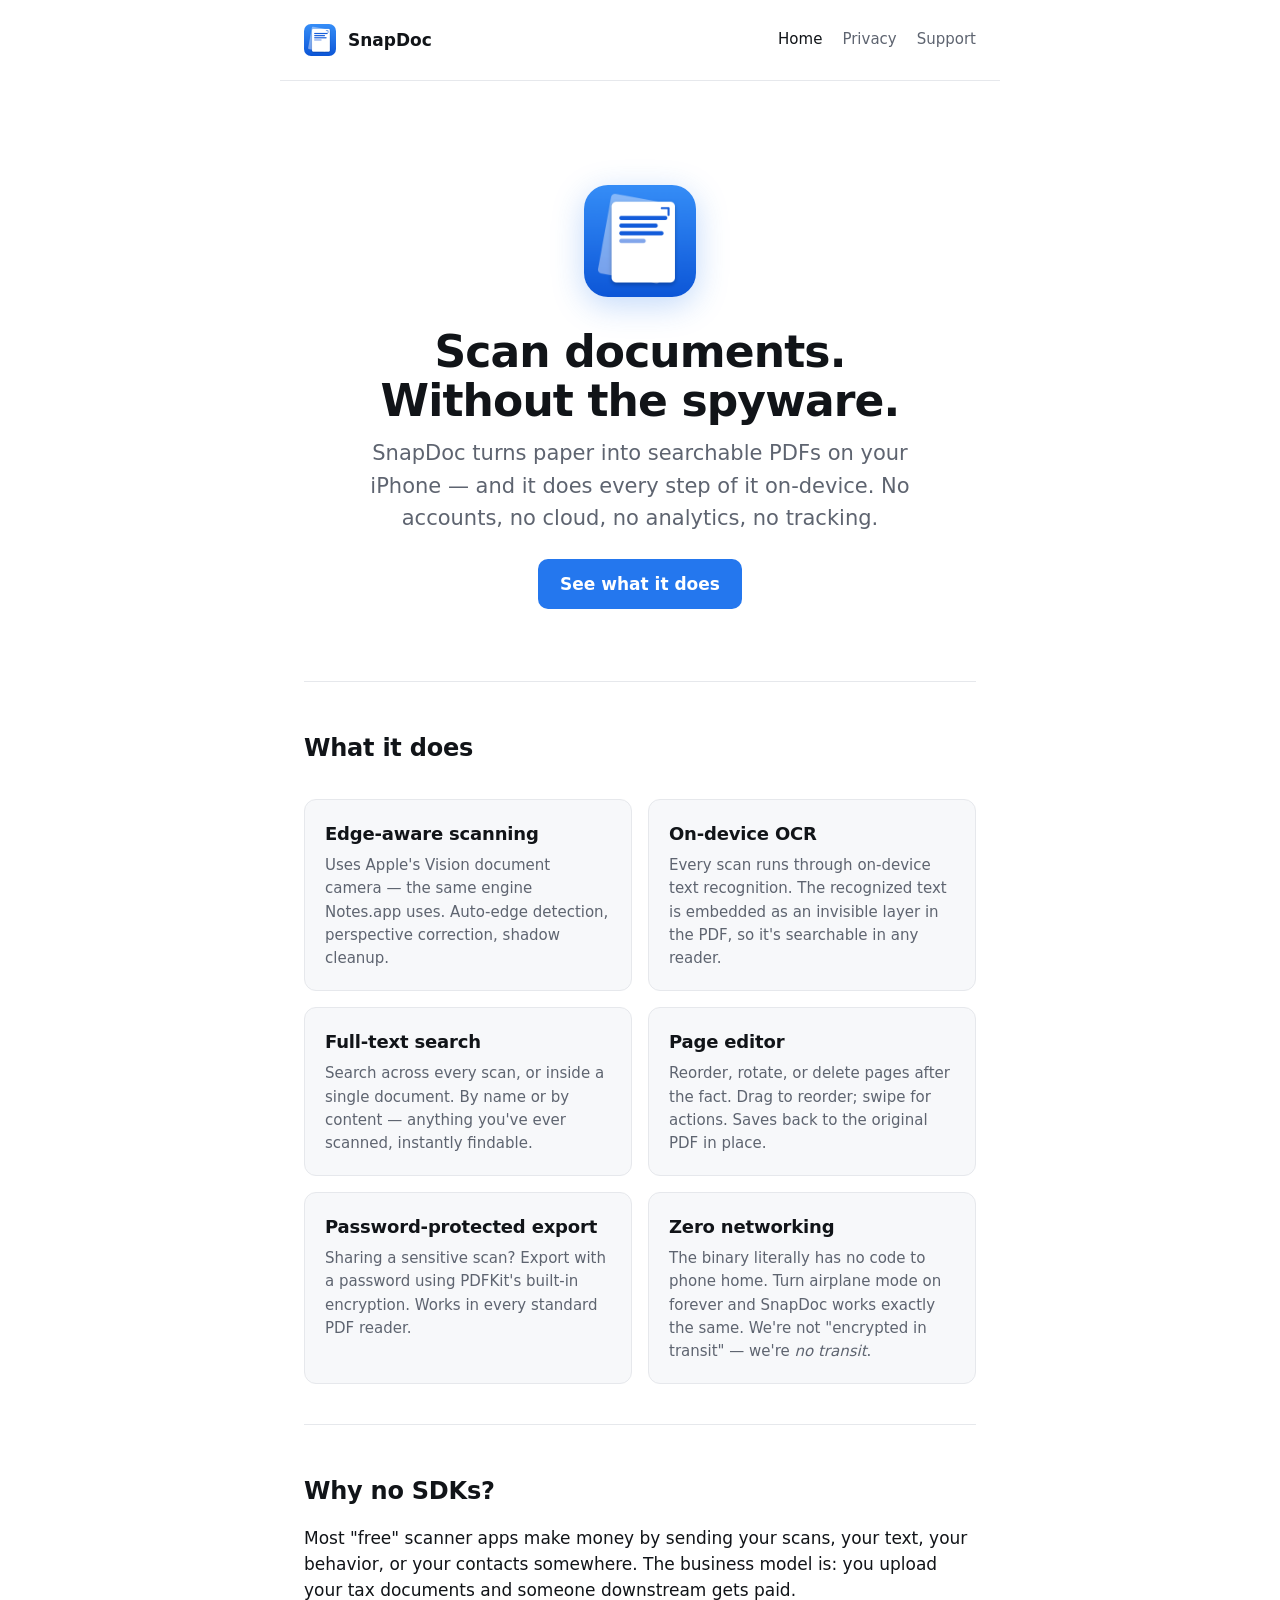
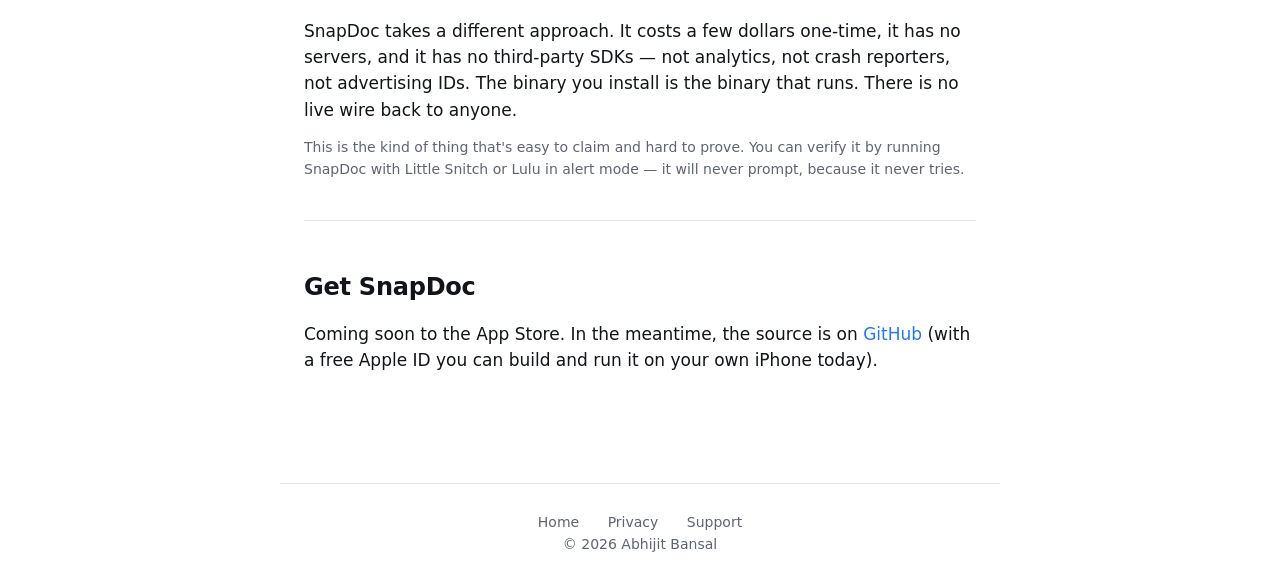
==== index.html @ c73415d2 "Add marketing site and legal pages for SnapDoc - Create a new public GitHub repository for the marke" ====
<!DOCTYPE html>
<html lang="en">
<head>
  <meta charset="utf-8">
  <meta name="viewport" content="width=device-width, initial-scale=1">
  <title>SnapDoc — Private offline document scanner for iPhone</title>
  <meta name="description" content="SnapDoc is a private, offline document scanner for iPhone and iPad. Scan to searchable PDFs without any data leaving your device.">
  <meta property="og:title" content="SnapDoc — Private offline document scanner">
  <meta property="og:description" content="Scan to searchable PDFs. Nothing leaves your phone. No accounts, no cloud, no tracking.">
  <meta property="og:image" content="assets/og-image.png">
  <meta name="twitter:card" content="summary_large_image">
  <link rel="icon" type="image/png" href="assets/favicon-32.png">
  <link rel="apple-touch-icon" href="assets/apple-touch-icon.png">
  <link rel="stylesheet" href="assets/style.css">
</head>
<body>
  <header class="site">
    <img src="assets/app-icon-64.png" alt="">
    <span class="name">SnapDoc</span>
    <nav>
      <a href="index.html" aria-current="page">Home</a>
      <a href="privacy.html">Privacy</a>
      <a href="support.html">Support</a>
    </nav>
  </header>

  <main>
    <section class="hero">
      <img class="icon" src="assets/app-icon-512.png" alt="SnapDoc app icon">
      <h1>Scan documents. <br>Without the spyware.</h1>
      <p class="tagline">
        SnapDoc turns paper into searchable PDFs on your iPhone — and it does
        every step of it on-device. No accounts, no cloud, no analytics, no
        tracking.
      </p>
      <a class="cta" href="#features">See what it does</a>
    </section>

    <hr>

    <section id="features">
      <h2>What it does</h2>
      <div class="features">
        <div class="feature">
          <h3>Edge-aware scanning</h3>
          <p>Uses Apple's Vision document camera — the same engine Notes.app uses. Auto-edge detection, perspective correction, shadow cleanup.</p>
        </div>
        <div class="feature">
          <h3>On-device OCR</h3>
          <p>Every scan runs through on-device text recognition. The recognized text is embedded as an invisible layer in the PDF, so it's searchable in any reader.</p>
        </div>
        <div class="feature">
          <h3>Full-text search</h3>
          <p>Search across every scan, or inside a single document. By name or by content — anything you've ever scanned, instantly findable.</p>
        </div>
        <div class="feature">
          <h3>Page editor</h3>
          <p>Reorder, rotate, or delete pages after the fact. Drag to reorder; swipe for actions. Saves back to the original PDF in place.</p>
        </div>
        <div class="feature">
          <h3>Password-protected export</h3>
          <p>Sharing a sensitive scan? Export with a password using PDFKit's built-in encryption. Works in every standard PDF reader.</p>
        </div>
        <div class="feature">
          <h3>Zero networking</h3>
          <p>The binary literally has no code to phone home. Turn airplane mode on forever and SnapDoc works exactly the same. We're not "encrypted in transit" — we're <em>no transit</em>.</p>
        </div>
      </div>
    </section>

    <hr>

    <section>
      <h2>Why no SDKs?</h2>
      <p>
        Most "free" scanner apps make money by sending your scans, your text,
        your behavior, or your contacts somewhere. The business model is:
        you upload your tax documents and someone downstream gets paid.
      </p>
      <p>
        SnapDoc takes a different approach. It costs a few dollars one-time,
        it has no servers, and it has no third-party SDKs — not analytics,
        not crash reporters, not advertising IDs. The binary you install is
        the binary that runs. There is no live wire back to anyone.
      </p>
      <p class="muted small">
        This is the kind of thing that's easy to claim and hard to prove.
        You can verify it by running SnapDoc with Little Snitch or Lulu
        in alert mode — it will never prompt, because it never tries.
      </p>
    </section>

    <hr>

    <section>
      <h2>Get SnapDoc</h2>
      <p>
        Coming soon to the App Store. In the meantime, the source is on
        <a href="https://github.com/abhijitbansal/doc-scan">GitHub</a>
        (with a free Apple ID you can build and run it on your own iPhone
        today).
      </p>
    </section>
  </main>

  <footer class="site">
    <a href="index.html">Home</a>
    <a href="privacy.html">Privacy</a>
    <a href="support.html">Support</a>
    <br>
    <span class="small">© 2026 Abhijit Bansal</span>
  </footer>
</body>
</html>
---- assets/style.css ----
:root {
  --bg: #ffffff;
  --fg: #111418;
  --muted: #5e6470;
  --line: #e6e8ec;
  --accent: #2477ee;
  --accent-dark: #1556b8;
  --card: #f7f8fa;
  --max: 720px;
}

@media (prefers-color-scheme: dark) {
  :root {
    --bg: #0e1116;
    --fg: #e8eaee;
    --muted: #9ba1ac;
    --line: #232830;
    --accent: #5ea1ff;
    --accent-dark: #2477ee;
    --card: #161b22;
  }
}

* { box-sizing: border-box; }

html, body {
  margin: 0;
  padding: 0;
  background: var(--bg);
  color: var(--fg);
  font-family: -apple-system, BlinkMacSystemFont, "Helvetica Neue", "Segoe UI", system-ui, sans-serif;
  font-size: 17px;
  line-height: 1.55;
  -webkit-font-smoothing: antialiased;
  -moz-osx-font-smoothing: grayscale;
}

a {
  color: var(--accent);
  text-decoration: none;
  border-bottom: 1px solid transparent;
}
a:hover { border-bottom-color: var(--accent); }

main {
  max-width: var(--max);
  margin: 0 auto;
  padding: 56px 24px 96px;
}

header.site {
  display: flex;
  align-items: center;
  gap: 12px;
  padding: 24px;
  border-bottom: 1px solid var(--line);
  max-width: var(--max);
  margin: 0 auto;
}
header.site img { width: 32px; height: 32px; border-radius: 7px; }
header.site .name { font-weight: 600; font-size: 17px; }
header.site nav { margin-left: auto; display: flex; gap: 20px; font-size: 15px; }
header.site nav a { color: var(--muted); border: none; }
header.site nav a:hover { color: var(--fg); }
header.site nav a[aria-current="page"] { color: var(--fg); font-weight: 500; }

.hero {
  text-align: center;
  padding: 48px 0 32px;
}
.hero img.icon {
  width: 112px;
  height: 112px;
  border-radius: 24px;
  box-shadow: 0 8px 32px rgba(36, 119, 238, 0.28);
  margin-bottom: 24px;
}
.hero h1 {
  font-size: 44px;
  line-height: 1.1;
  margin: 0 0 12px;
  letter-spacing: -0.02em;
}
.hero .tagline {
  font-size: 21px;
  color: var(--muted);
  margin: 0 auto;
  max-width: 540px;
}

h1, h2, h3 { letter-spacing: -0.01em; }
h2 {
  font-size: 24px;
  margin-top: 48px;
  margin-bottom: 12px;
}
h3 {
  font-size: 18px;
  margin-top: 28px;
  margin-bottom: 6px;
}

p { margin: 14px 0; }

.lead {
  font-size: 19px;
  color: var(--muted);
}

ul, ol { padding-left: 22px; }
li { margin: 6px 0; }

hr {
  border: none;
  border-top: 1px solid var(--line);
  margin: 40px 0;
}

.features {
  display: grid;
  grid-template-columns: 1fr 1fr;
  gap: 16px;
  margin: 32px 0 0;
}
.feature {
  background: var(--card);
  border: 1px solid var(--line);
  border-radius: 12px;
  padding: 20px;
}
.feature h3 { margin-top: 0; }
.feature p { color: var(--muted); margin: 6px 0 0; font-size: 15px; }

@media (max-width: 600px) {
  .features { grid-template-columns: 1fr; }
  .hero h1 { font-size: 34px; }
  .hero .tagline { font-size: 18px; }
}

.cta {
  display: inline-block;
  background: var(--accent);
  color: white;
  padding: 12px 22px;
  border-radius: 10px;
  font-weight: 600;
  margin-top: 24px;
  border: none;
}
.cta:hover { background: var(--accent-dark); border: none; }

.muted { color: var(--muted); }
.small { font-size: 14px; }

footer.site {
  border-top: 1px solid var(--line);
  padding: 28px 24px;
  text-align: center;
  color: var(--muted);
  font-size: 14px;
  max-width: var(--max);
  margin: 0 auto;
}
footer.site a { color: var(--muted); border: none; margin: 0 12px; }
footer.site a:hover { color: var(--fg); }

.callout {
  background: var(--card);
  border-left: 3px solid var(--accent);
  border-radius: 0 8px 8px 0;
  padding: 14px 18px;
  margin: 24px 0;
  font-size: 15px;
}

code, kbd {
  background: var(--card);
  border: 1px solid var(--line);
  border-radius: 5px;
  padding: 1px 6px;
  font-family: ui-monospace, "SF Mono", Menlo, monospace;
  font-size: 0.92em;
}

table { border-collapse: collapse; width: 100%; margin: 16px 0; }
th, td { text-align: left; padding: 10px 12px; border-bottom: 1px solid var(--line); }
th { font-weight: 600; color: var(--muted); font-size: 14px; }
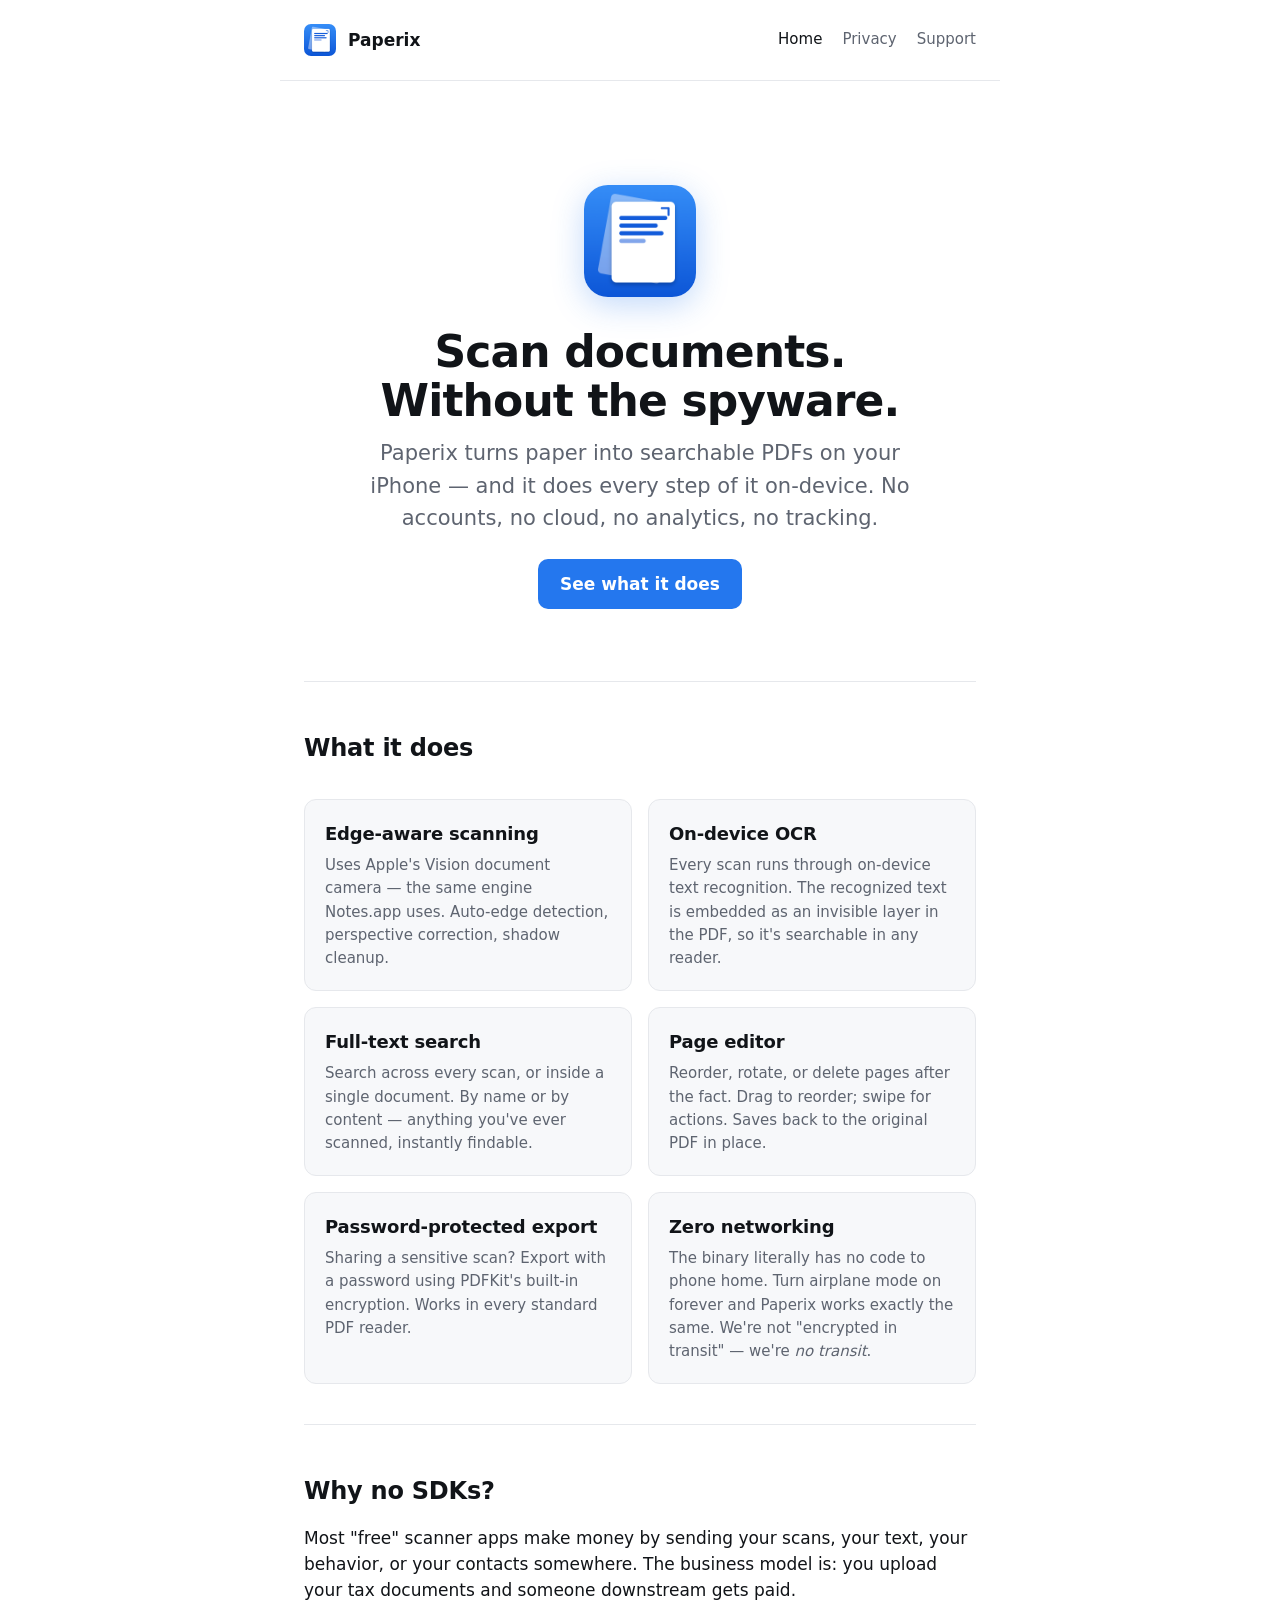
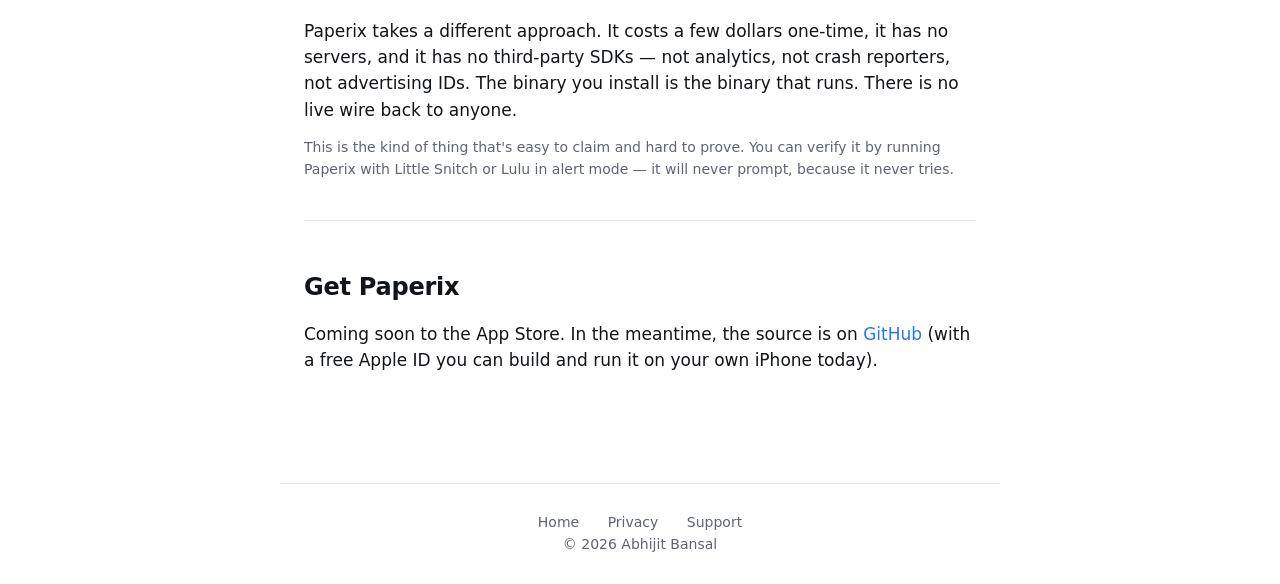
==== commit 04bc861f: "chore: rename SnapDoc to Paperix Renames the app, target, bundle ID prefix (com.paperix), URL scheme" ====
--- a/index.html
+++ b/index.html
@@ -3,9 +3,9 @@
 <head>
   <meta charset="utf-8">
   <meta name="viewport" content="width=device-width, initial-scale=1">
-  <title>SnapDoc — Private offline document scanner for iPhone</title>
-  <meta name="description" content="SnapDoc is a private, offline document scanner for iPhone and iPad. Scan to searchable PDFs without any data leaving your device.">
-  <meta property="og:title" content="SnapDoc — Private offline document scanner">
+  <title>Paperix — Private offline document scanner for iPhone</title>
+  <meta name="description" content="Paperix is a private, offline document scanner for iPhone and iPad. Scan to searchable PDFs without any data leaving your device.">
+  <meta property="og:title" content="Paperix — Private offline document scanner">
   <meta property="og:description" content="Scan to searchable PDFs. Nothing leaves your phone. No accounts, no cloud, no tracking.">
   <meta property="og:image" content="assets/og-image.png">
   <meta name="twitter:card" content="summary_large_image">
@@ -16,7 +16,7 @@
 <body>
   <header class="site">
     <img src="assets/app-icon-64.png" alt="">
-    <span class="name">SnapDoc</span>
+    <span class="name">Paperix</span>
     <nav>
       <a href="index.html" aria-current="page">Home</a>
       <a href="privacy.html">Privacy</a>
@@ -26,10 +26,10 @@
 
   <main>
     <section class="hero">
-      <img class="icon" src="assets/app-icon-512.png" alt="SnapDoc app icon">
+      <img class="icon" src="assets/app-icon-512.png" alt="Paperix app icon">
       <h1>Scan documents. <br>Without the spyware.</h1>
       <p class="tagline">
-        SnapDoc turns paper into searchable PDFs on your iPhone — and it does
+        Paperix turns paper into searchable PDFs on your iPhone — and it does
         every step of it on-device. No accounts, no cloud, no analytics, no
         tracking.
       </p>
@@ -63,7 +63,7 @@
         </div>
         <div class="feature">
           <h3>Zero networking</h3>
-          <p>The binary literally has no code to phone home. Turn airplane mode on forever and SnapDoc works exactly the same. We're not "encrypted in transit" — we're <em>no transit</em>.</p>
+          <p>The binary literally has no code to phone home. Turn airplane mode on forever and Paperix works exactly the same. We're not "encrypted in transit" — we're <em>no transit</em>.</p>
         </div>
       </div>
     </section>
@@ -78,14 +78,14 @@
         you upload your tax documents and someone downstream gets paid.
       </p>
       <p>
-        SnapDoc takes a different approach. It costs a few dollars one-time,
+        Paperix takes a different approach. It costs a few dollars one-time,
         it has no servers, and it has no third-party SDKs — not analytics,
         not crash reporters, not advertising IDs. The binary you install is
         the binary that runs. There is no live wire back to anyone.
       </p>
       <p class="muted small">
         This is the kind of thing that's easy to claim and hard to prove.
-        You can verify it by running SnapDoc with Little Snitch or Lulu
+        You can verify it by running Paperix with Little Snitch or Lulu
         in alert mode — it will never prompt, because it never tries.
       </p>
     </section>
@@ -93,7 +93,7 @@
     <hr>
 
     <section>
-      <h2>Get SnapDoc</h2>
+      <h2>Get Paperix</h2>
       <p>
         Coming soon to the App Store. In the meantime, the source is on
         <a href="https://github.com/abhijitbansal/doc-scan">GitHub</a>
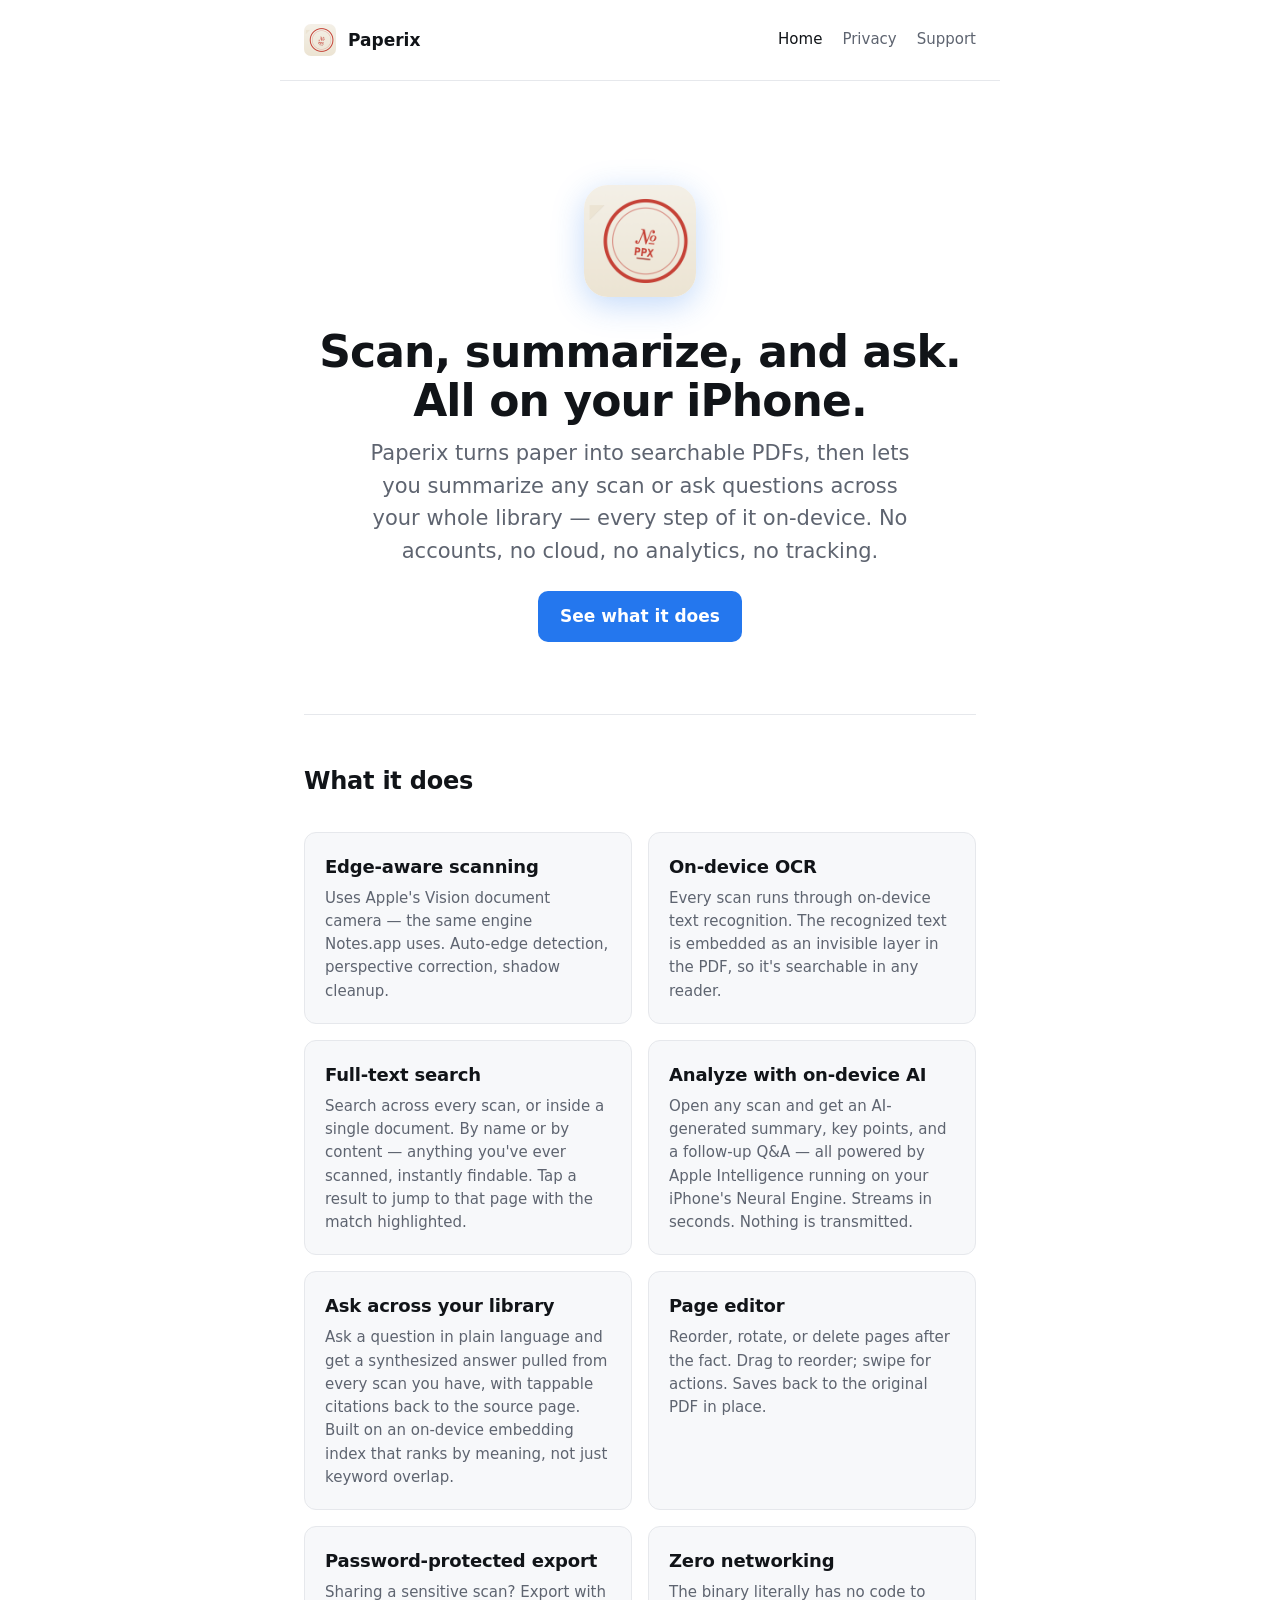
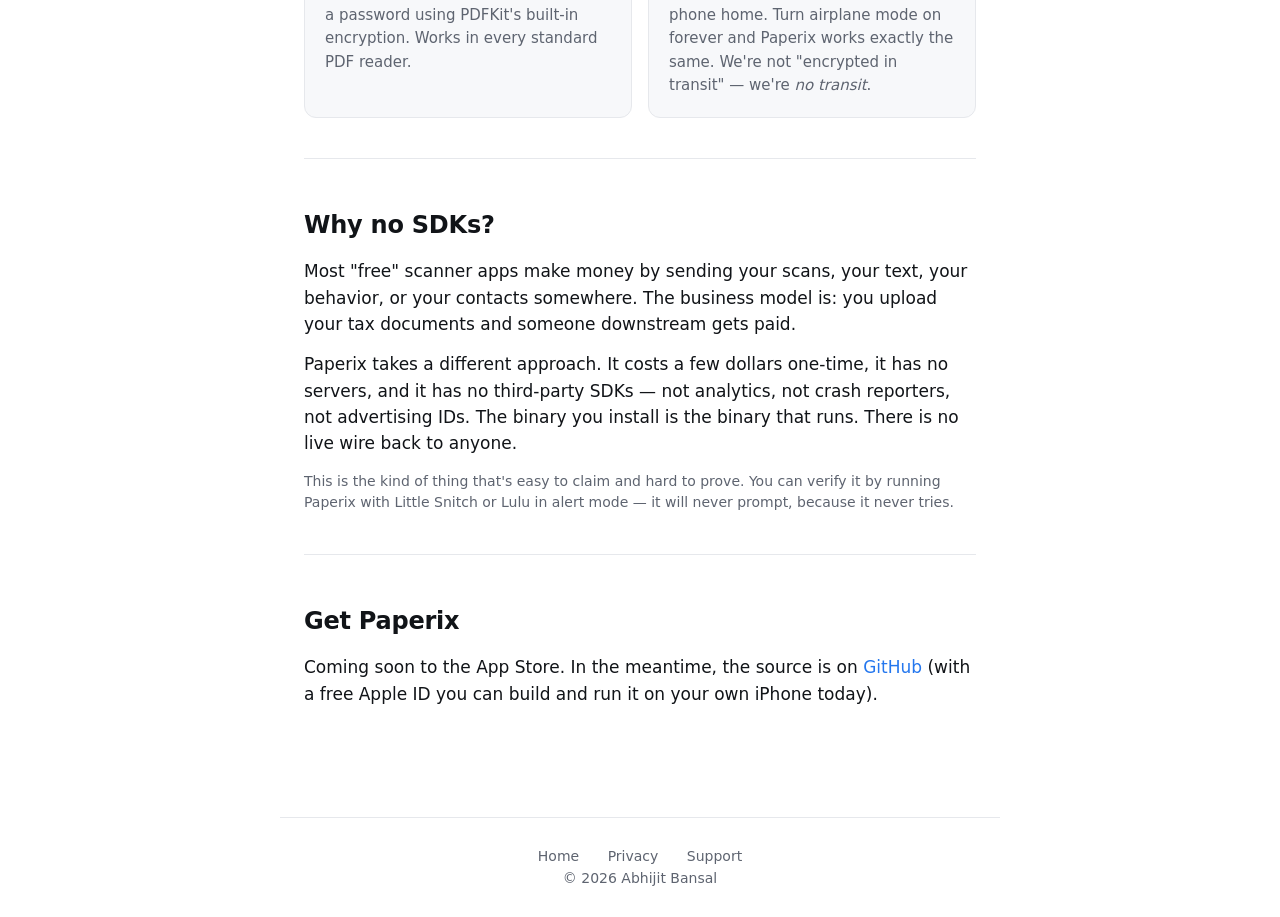
==== commit 14791c38: "docs(abh-9): surface on-device AI in features, marketing copy, and site FEATURES.md + Paperix/Featur" ====
--- a/index.html
+++ b/index.html
@@ -4,9 +4,9 @@
   <meta charset="utf-8">
   <meta name="viewport" content="width=device-width, initial-scale=1">
   <title>Paperix — Private offline document scanner for iPhone</title>
-  <meta name="description" content="Paperix is a private, offline document scanner for iPhone and iPad. Scan to searchable PDFs without any data leaving your device.">
-  <meta property="og:title" content="Paperix — Private offline document scanner">
-  <meta property="og:description" content="Scan to searchable PDFs. Nothing leaves your phone. No accounts, no cloud, no tracking.">
+  <meta name="description" content="Paperix is a private, on-device document scanner for iPhone. Scan to searchable PDFs and ask AI questions about them — all on your device. No cloud, no accounts, no tracking.">
+  <meta property="og:title" content="Paperix — Private AI document scanner">
+  <meta property="og:description" content="Scan to searchable PDFs and ask AI questions about them — all on your iPhone. Nothing leaves your device.">
   <meta property="og:image" content="assets/og-image.png">
   <meta name="twitter:card" content="summary_large_image">
   <link rel="icon" type="image/png" href="assets/favicon-32.png">
@@ -27,11 +27,11 @@
   <main>
     <section class="hero">
       <img class="icon" src="assets/app-icon-512.png" alt="Paperix app icon">
-      <h1>Scan documents. <br>Without the spyware.</h1>
+      <h1>Scan, summarize, and ask. <br>All on your iPhone.</h1>
       <p class="tagline">
-        Paperix turns paper into searchable PDFs on your iPhone — and it does
-        every step of it on-device. No accounts, no cloud, no analytics, no
-        tracking.
+        Paperix turns paper into searchable PDFs, then lets you summarize
+        any scan or ask questions across your whole library — every step of
+        it on-device. No accounts, no cloud, no analytics, no tracking.
       </p>
       <a class="cta" href="#features">See what it does</a>
     </section>
@@ -51,7 +51,15 @@
         </div>
         <div class="feature">
           <h3>Full-text search</h3>
-          <p>Search across every scan, or inside a single document. By name or by content — anything you've ever scanned, instantly findable.</p>
+          <p>Search across every scan, or inside a single document. By name or by content — anything you've ever scanned, instantly findable. Tap a result to jump to that page with the match highlighted.</p>
+        </div>
+        <div class="feature">
+          <h3>Analyze with on-device AI</h3>
+          <p>Open any scan and get an AI-generated summary, key points, and a follow-up Q&amp;A — all powered by Apple Intelligence running on your iPhone's Neural Engine. Streams in seconds. Nothing is transmitted.</p>
+        </div>
+        <div class="feature">
+          <h3>Ask across your library</h3>
+          <p>Ask a question in plain language and get a synthesized answer pulled from every scan you have, with tappable citations back to the source page. Built on an on-device embedding index that ranks by meaning, not just keyword overlap.</p>
         </div>
         <div class="feature">
           <h3>Page editor</h3>
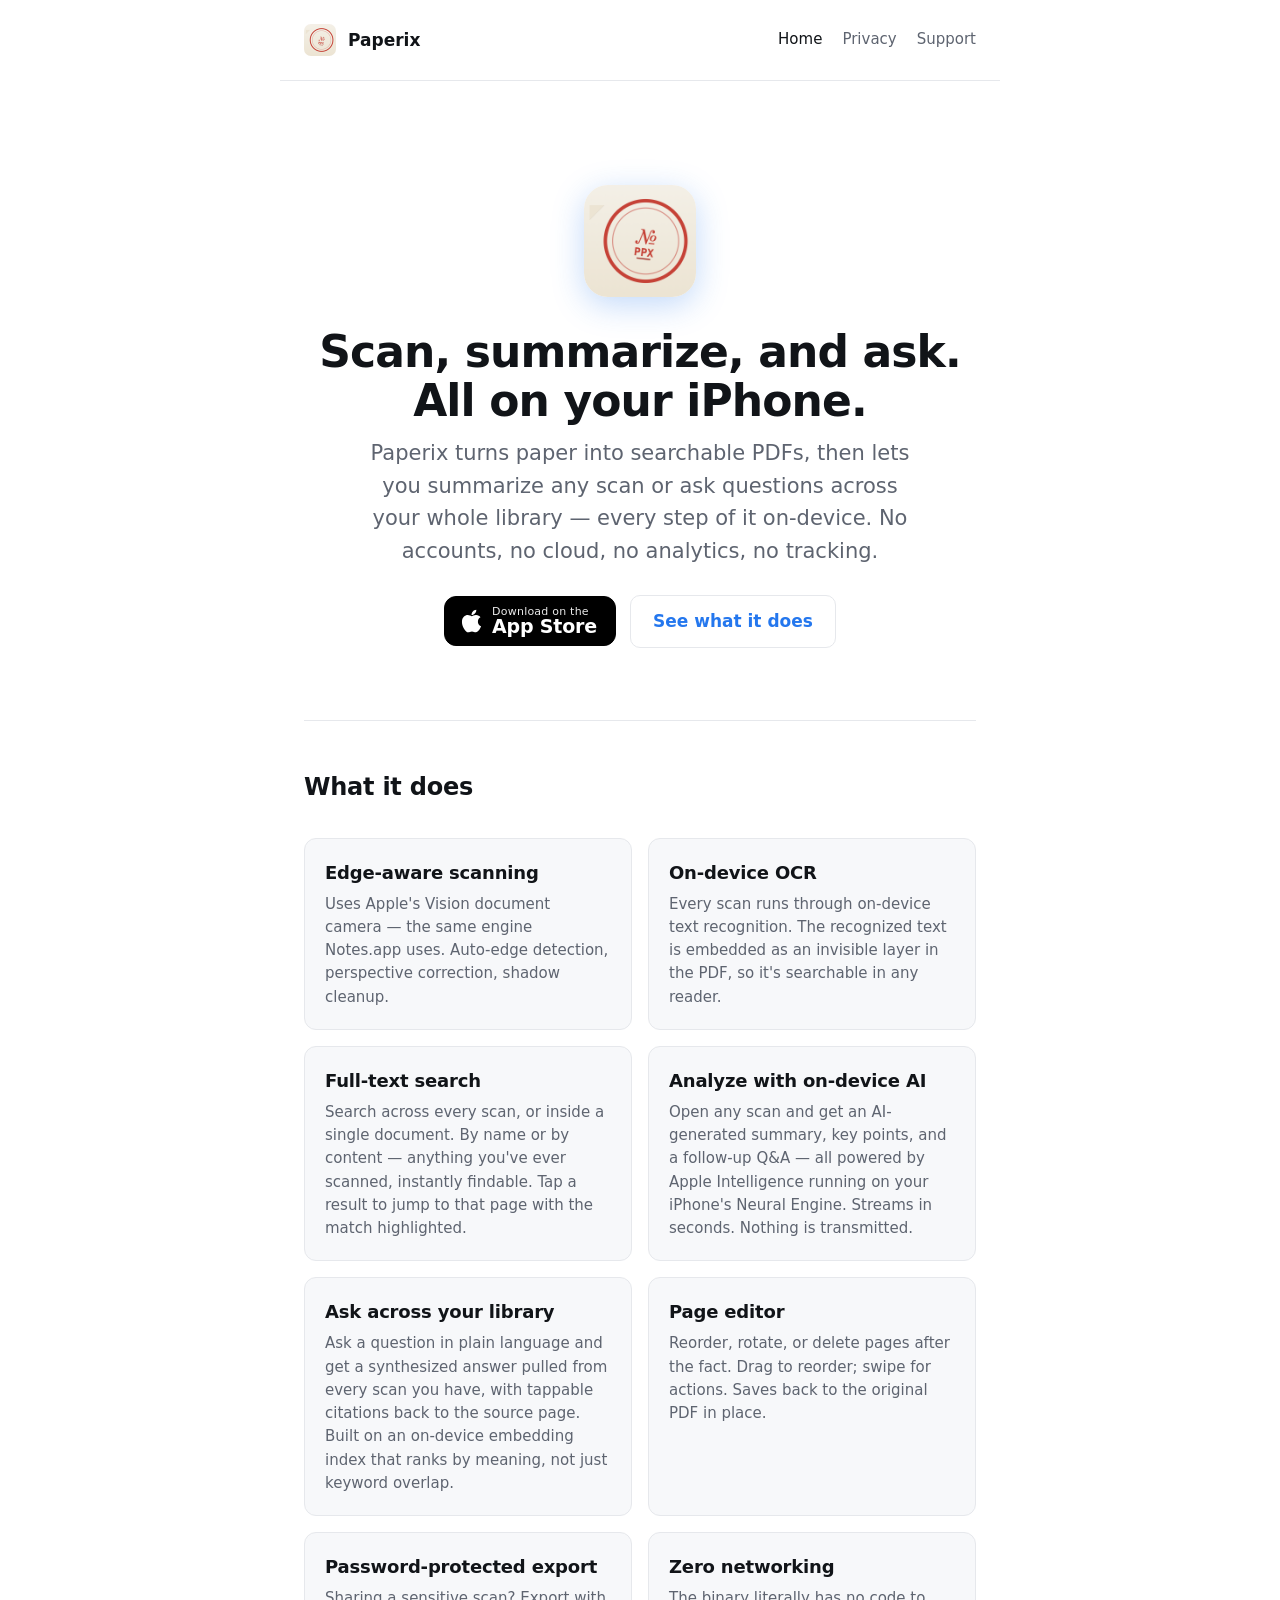
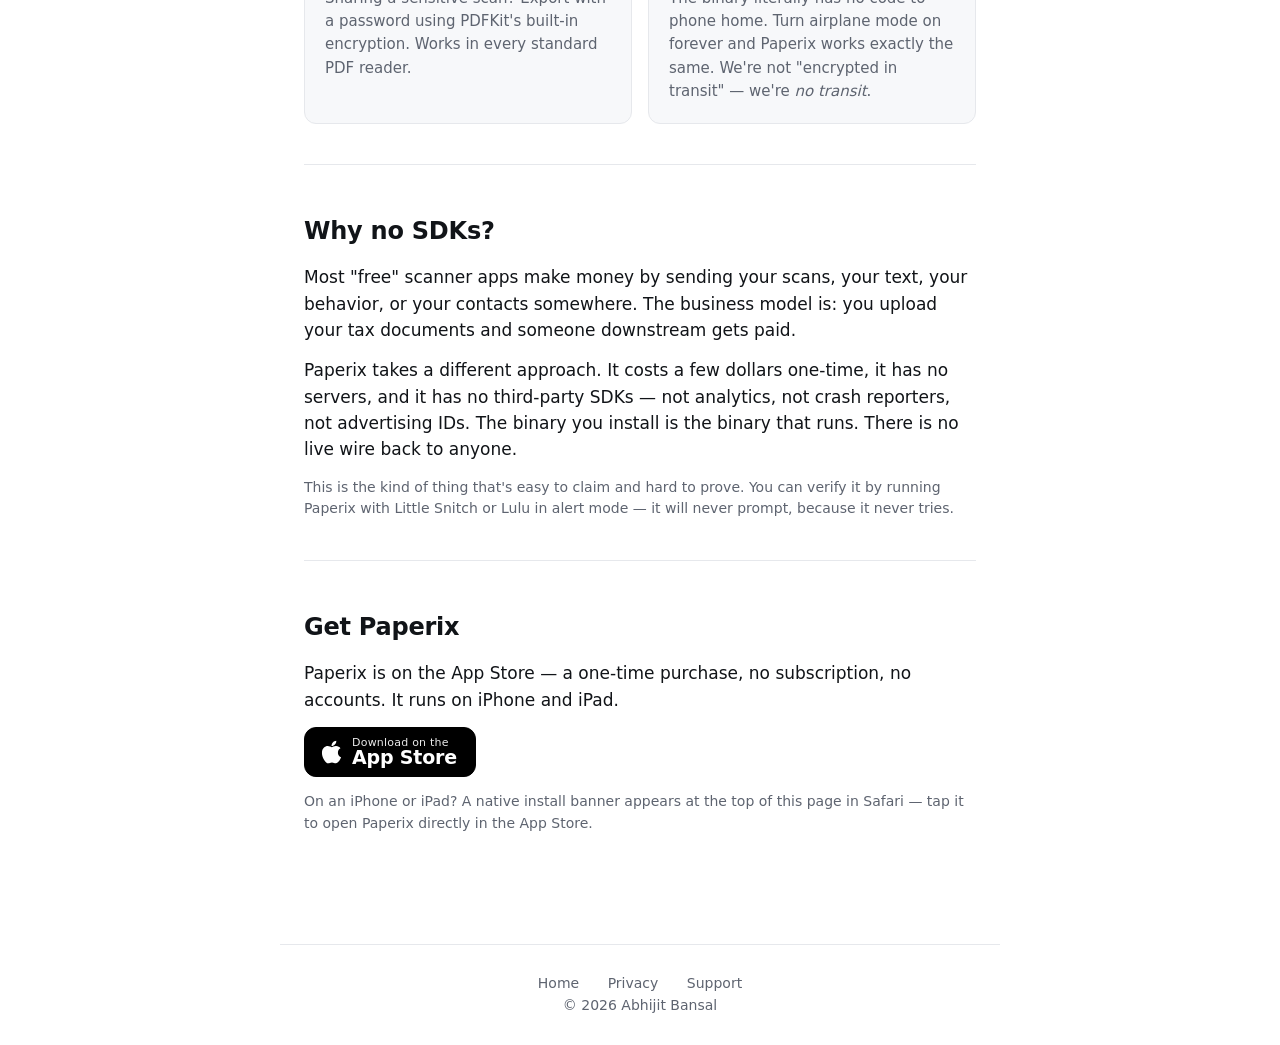
==== commit 16852fdf: "fix(site): Teams titled-link unfurl + App Store install banner The Teams link preview showed a bare " ====
--- a/index.html
+++ b/index.html
@@ -5,10 +5,30 @@
   <meta name="viewport" content="width=device-width, initial-scale=1">
   <title>Paperix — Private offline document scanner for iPhone</title>
   <meta name="description" content="Paperix is a private, on-device document scanner for iPhone. Scan to searchable PDFs and ask AI questions about them — all on your device. No cloud, no accounts, no tracking.">
+  <meta name="theme-color" content="#2477ee">
+
+  <!-- iOS Smart App Banner: native "install" banner shown only in Safari on iPhone/iPad. -->
+  <meta name="apple-itunes-app" content="app-id=6770402925">
+
+  <link rel="canonical" href="https://abhijitbansal.github.io/paperix-site/">
+
+  <!-- Open Graph / link unfurl. ABSOLUTE URLs are mandatory: Teams/Slack/iMessage crawlers
+       cannot resolve relative og:image paths, and the large-image card is what makes Teams
+       upgrade a bare URL to a titled link. og:image dimensions must match the real file. -->
+  <meta property="og:type" content="website">
+  <meta property="og:site_name" content="Paperix">
   <meta property="og:title" content="Paperix — Private AI document scanner">
   <meta property="og:description" content="Scan to searchable PDFs and ask AI questions about them — all on your iPhone. Nothing leaves your device.">
-  <meta property="og:image" content="assets/og-image.png">
+  <meta property="og:url" content="https://abhijitbansal.github.io/paperix-site/">
+  <meta property="og:image" content="https://abhijitbansal.github.io/paperix-site/assets/og-image.png">
+  <meta property="og:image:width" content="1200">
+  <meta property="og:image:height" content="630">
+  <meta property="og:image:alt" content="Paperix — private, on-device document scanner for iPhone and iPad.">
   <meta name="twitter:card" content="summary_large_image">
+  <meta name="twitter:title" content="Paperix — Private AI document scanner">
+  <meta name="twitter:description" content="Scan to searchable PDFs and ask AI questions about them — all on your iPhone. Nothing leaves your device.">
+  <meta name="twitter:image" content="https://abhijitbansal.github.io/paperix-site/assets/og-image.png">
+
   <link rel="icon" type="image/png" href="assets/favicon-32.png">
   <link rel="apple-touch-icon" href="assets/apple-touch-icon.png">
   <link rel="stylesheet" href="assets/style.css">
@@ -33,7 +53,13 @@
         any scan or ask questions across your whole library — every step of
         it on-device. No accounts, no cloud, no analytics, no tracking.
       </p>
-      <a class="cta" href="#features">See what it does</a>
+      <div class="cta-row">
+        <a class="appstore-badge" href="https://apps.apple.com/app/id6770402925" aria-label="Download Paperix on the App Store">
+          <svg class="apple-logo" viewBox="0 0 384 512" aria-hidden="true" focusable="false"><path fill="currentColor" d="M318.7 268.7c-.2-36.7 16.4-64.4 50-84.8-18.8-26.9-47.2-41.7-84.7-44.6-35.5-2.8-74.3 20.7-88.5 20.7-15 0-49.4-19.7-76.4-19.7C63.3 141.2 4 184.8 4 273.5q0 39.3 14.4 81.2c12.8 36.7 59 126.7 107.2 125.2 25.2-.6 43-17.9 75.8-17.9 31.8 0 48.3 17.9 76.4 17.9 48.6-.7 90.4-82.5 102.6-119.3-65.2-30.7-61.7-90-61.7-91.9zm-56.6-164.2c27.3-32.4 24.8-61.9 24-72.5-24.1 1.4-52 16.4-67.9 34.9-17.5 19.8-27.8 44.3-25.6 71.9 26.1 2 49.9-11.4 69.5-34.3z"/></svg>
+          <span class="appstore-badge-text"><small>Download on the</small>App&nbsp;Store</span>
+        </a>
+        <a class="cta secondary" href="#features">See what it does</a>
+      </div>
     </section>
 
     <hr>
@@ -100,13 +126,21 @@
 
     <hr>
 
-    <section>
+    <section id="get">
       <h2>Get Paperix</h2>
       <p>
-        Coming soon to the App Store. In the meantime, the source is on
-        <a href="https://github.com/abhijitbansal/doc-scan">GitHub</a>
-        (with a free Apple ID you can build and run it on your own iPhone
-        today).
+        Paperix is on the App Store — a one-time purchase, no subscription,
+        no accounts. It runs on iPhone and iPad.
+      </p>
+      <p>
+        <a class="appstore-badge" href="https://apps.apple.com/app/id6770402925" aria-label="Download Paperix on the App Store">
+          <svg class="apple-logo" viewBox="0 0 384 512" aria-hidden="true" focusable="false"><path fill="currentColor" d="M318.7 268.7c-.2-36.7 16.4-64.4 50-84.8-18.8-26.9-47.2-41.7-84.7-44.6-35.5-2.8-74.3 20.7-88.5 20.7-15 0-49.4-19.7-76.4-19.7C63.3 141.2 4 184.8 4 273.5q0 39.3 14.4 81.2c12.8 36.7 59 126.7 107.2 125.2 25.2-.6 43-17.9 75.8-17.9 31.8 0 48.3 17.9 76.4 17.9 48.6-.7 90.4-82.5 102.6-119.3-65.2-30.7-61.7-90-61.7-91.9zm-56.6-164.2c27.3-32.4 24.8-61.9 24-72.5-24.1 1.4-52 16.4-67.9 34.9-17.5 19.8-27.8 44.3-25.6 71.9 26.1 2 49.9-11.4 69.5-34.3z"/></svg>
+          <span class="appstore-badge-text"><small>Download on the</small>App&nbsp;Store</span>
+        </a>
+      </p>
+      <p class="muted small">
+        On an iPhone or iPad? A native install banner appears at the top of
+        this page in Safari — tap it to open Paperix directly in the App Store.
       </p>
     </section>
   </main>
--- a/assets/style.css
+++ b/assets/style.css
@@ -149,6 +149,57 @@
 }
 .cta:hover { background: var(--accent-dark); border: none; }
 
+.cta-row {
+  display: flex;
+  gap: 14px;
+  justify-content: center;
+  align-items: center;
+  flex-wrap: wrap;
+  margin-top: 28px;
+}
+.cta-row .cta { margin-top: 0; }
+
+.cta.secondary {
+  background: transparent;
+  color: var(--accent);
+  border: 1px solid var(--line);
+}
+.cta.secondary:hover { background: var(--card); color: var(--accent); border: 1px solid var(--line); }
+
+/* App Store download badge — black pill on light, white pill on dark (Apple badge guidance). */
+.appstore-badge {
+  display: inline-flex;
+  align-items: center;
+  gap: 10px;
+  background: #000;
+  color: #fff;
+  border: 1px solid #000;
+  border-radius: 12px;
+  padding: 9px 18px 9px 16px;
+  line-height: 1;
+}
+.appstore-badge:hover { background: #1a1a1a; border-color: #1a1a1a; }
+.appstore-badge .apple-logo { width: 21px; height: 26px; flex: none; }
+.appstore-badge-text {
+  display: flex;
+  flex-direction: column;
+  align-items: flex-start;
+  font-weight: 600;
+  font-size: 19px;
+  letter-spacing: -0.01em;
+}
+.appstore-badge-text small {
+  font-weight: 400;
+  font-size: 11px;
+  letter-spacing: 0.02em;
+  opacity: 0.92;
+}
+
+@media (prefers-color-scheme: dark) {
+  .appstore-badge { background: #fff; color: #000; border-color: #fff; }
+  .appstore-badge:hover { background: #e8e8e8; border-color: #e8e8e8; }
+}
+
 .muted { color: var(--muted); }
 .small { font-size: 14px; }
 
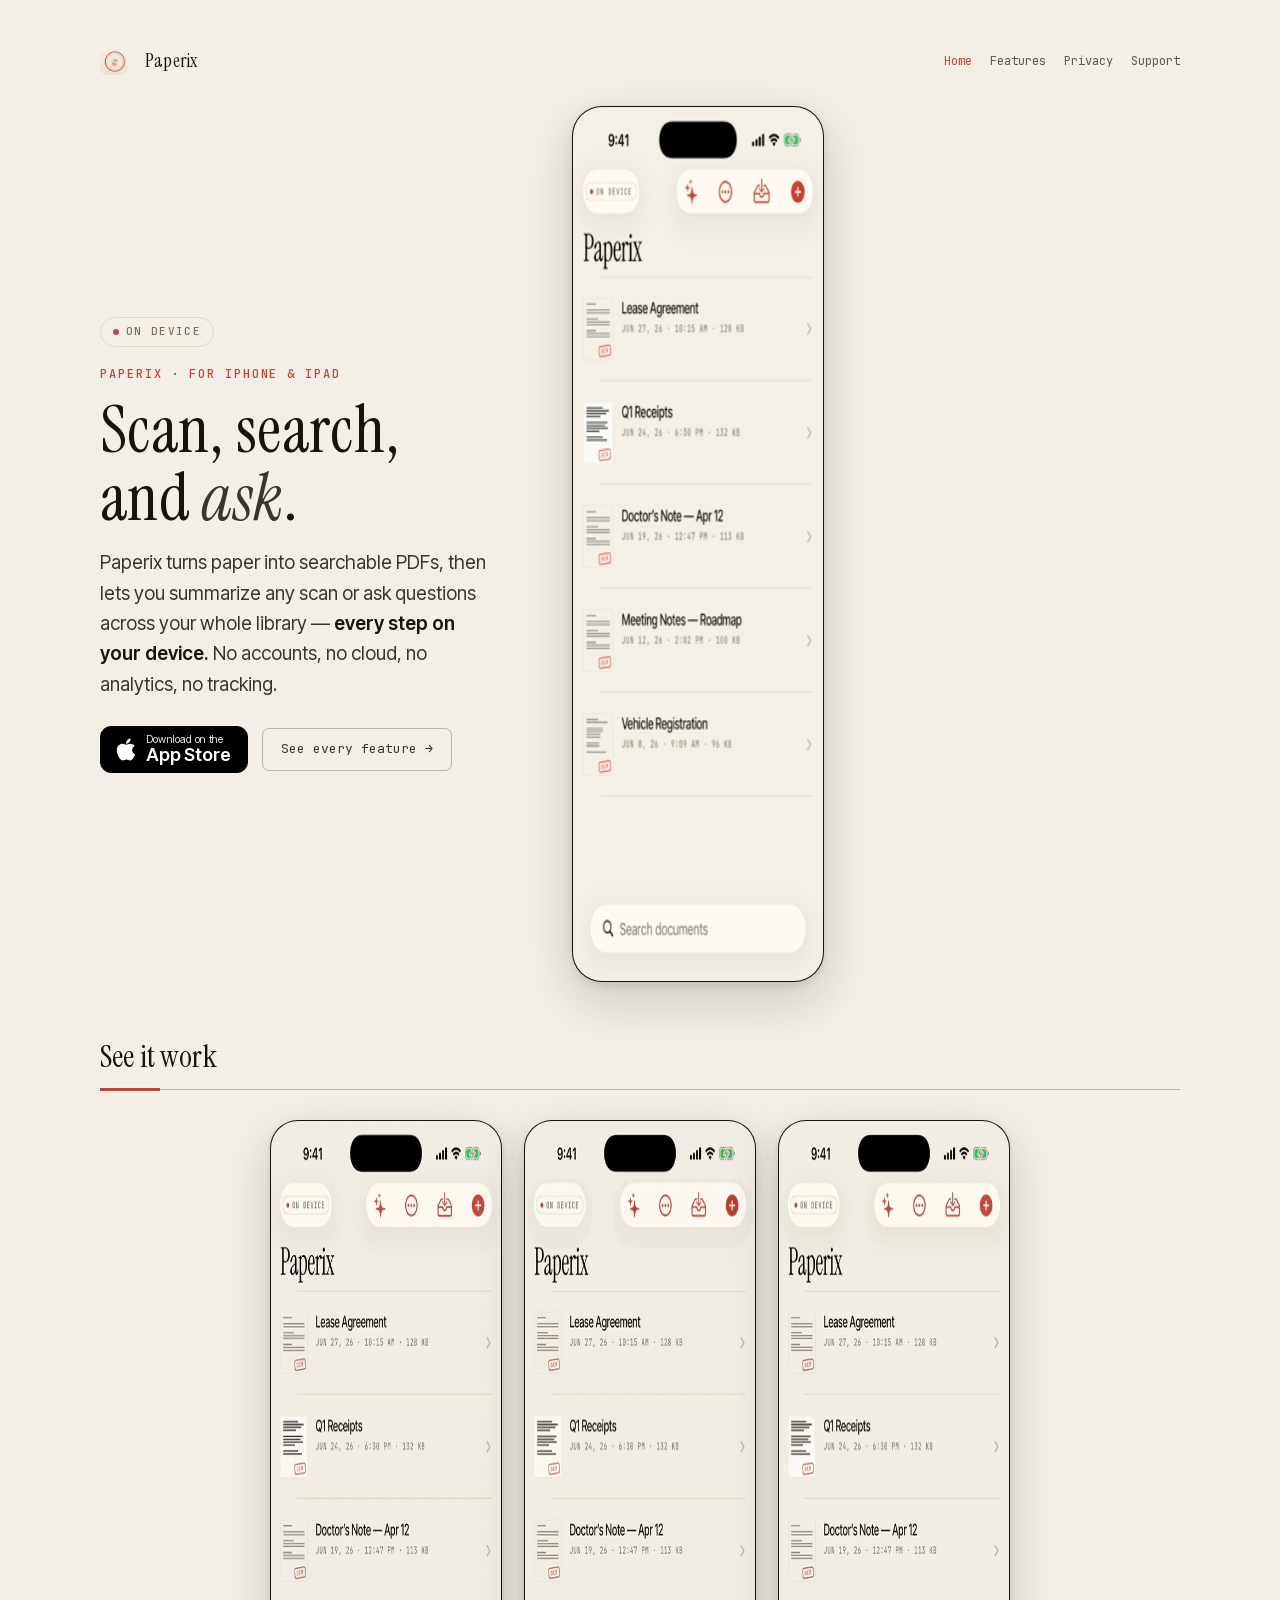
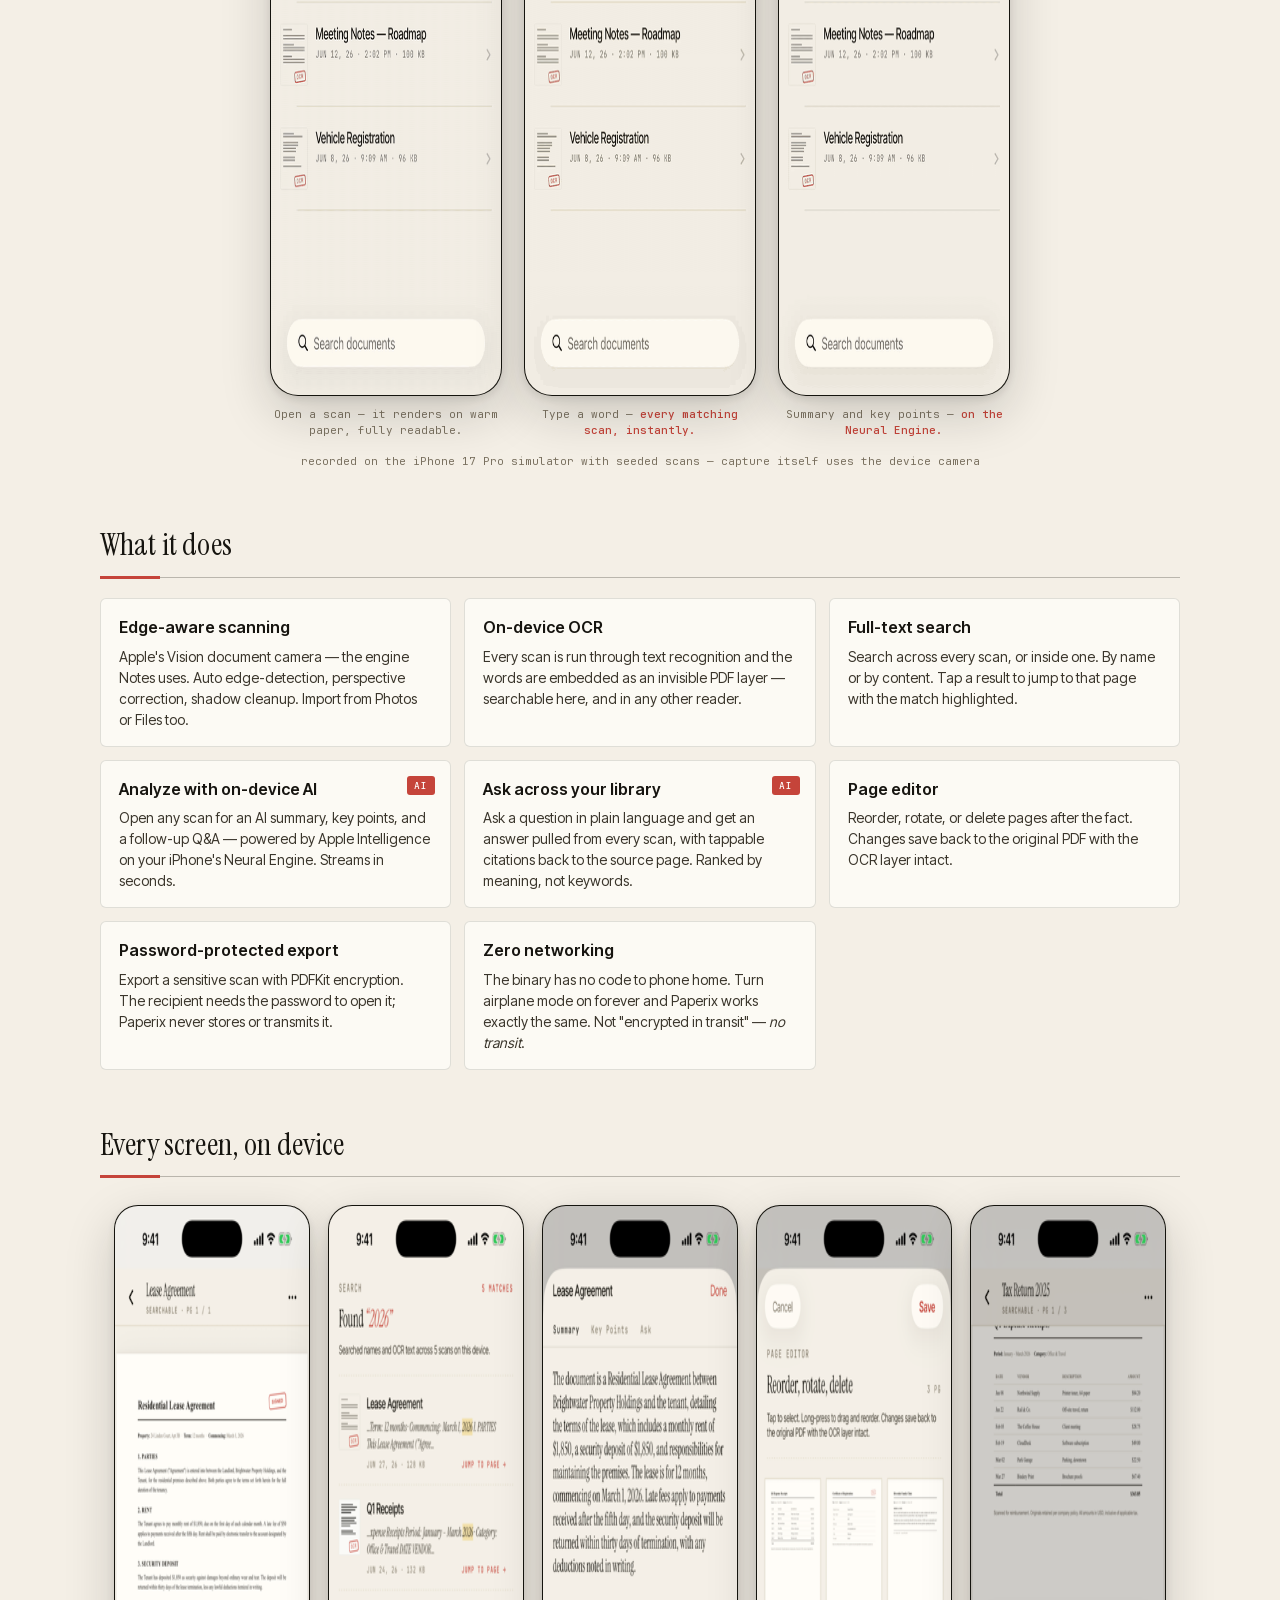
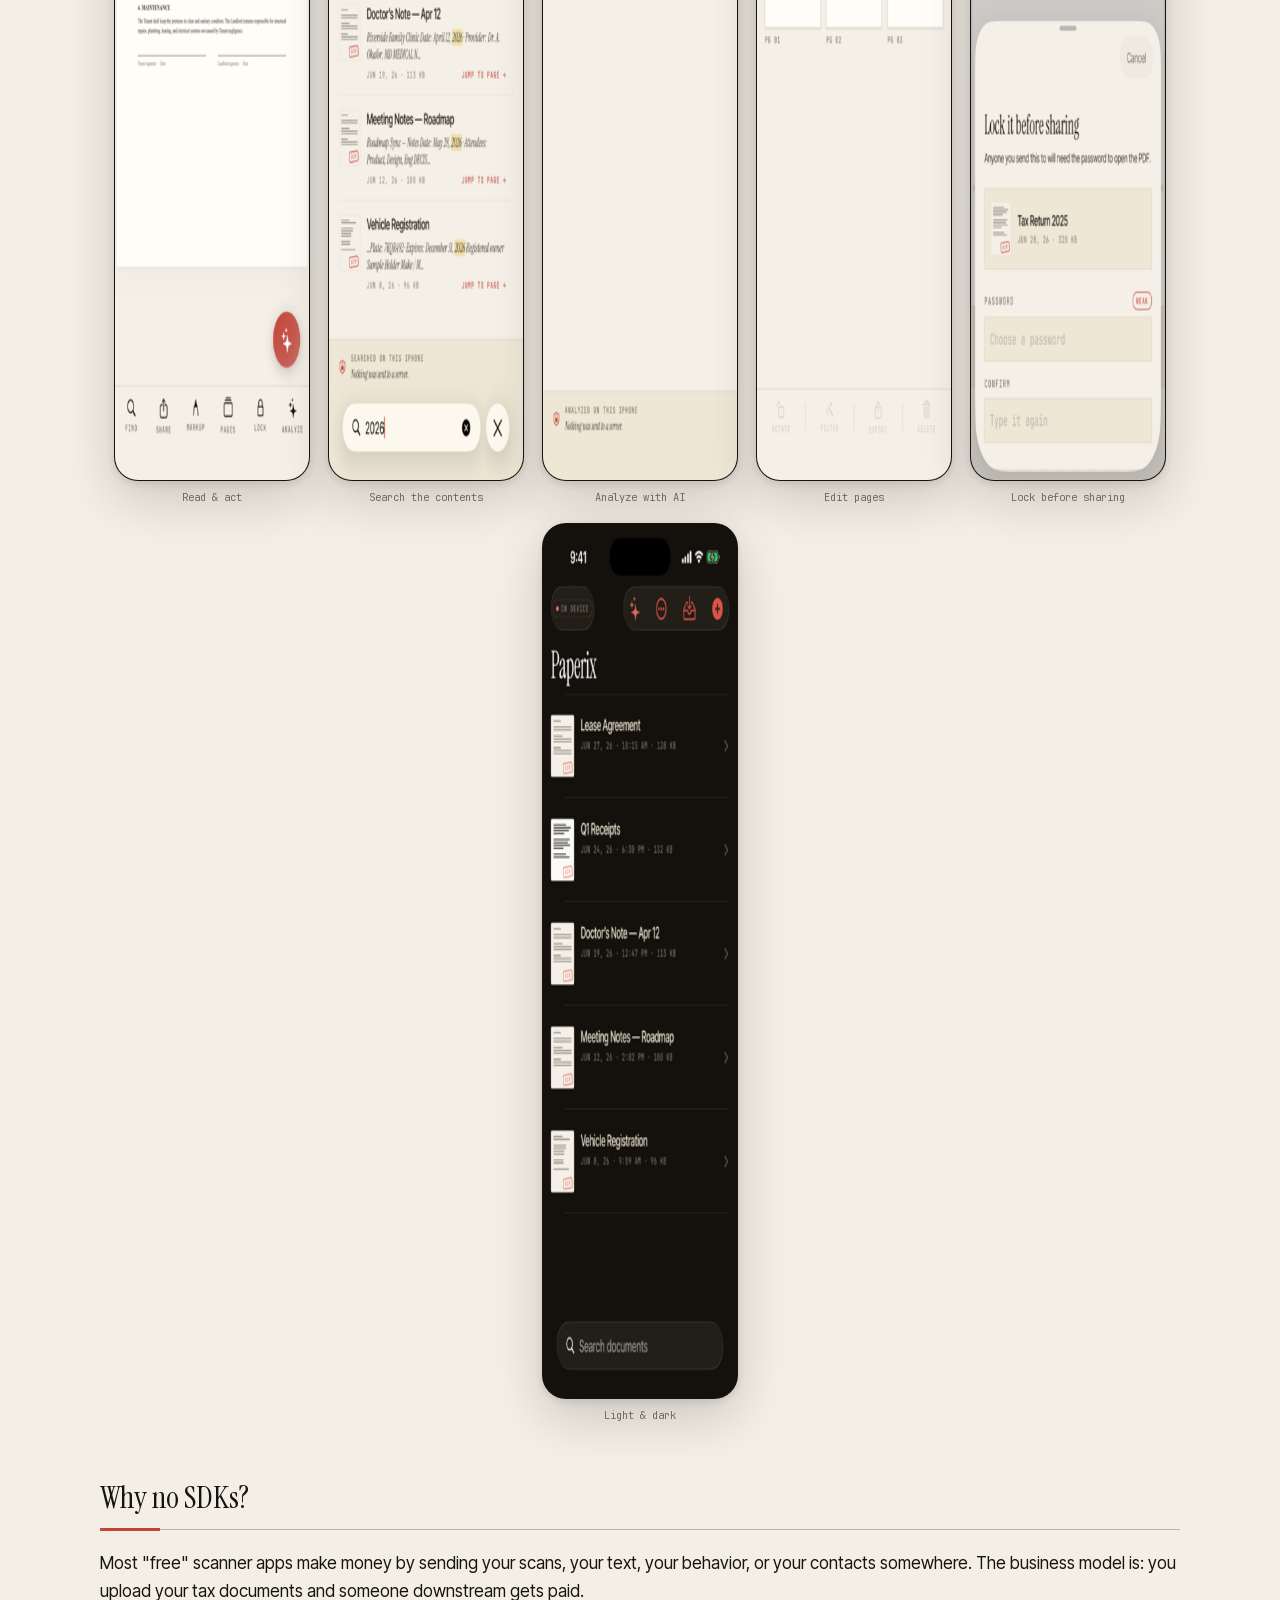
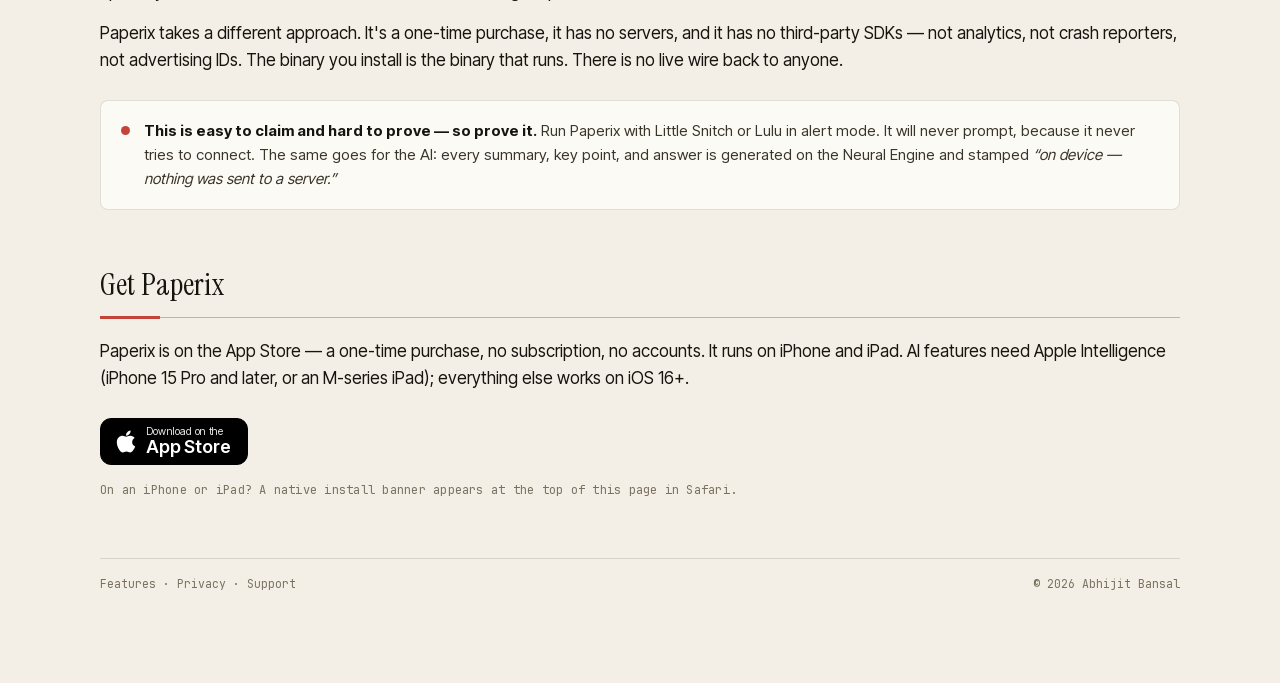
==== commit 34ac82c7: "feat(site): rebuild marketing site with real on-device app captures Adopt the app's own "Paper, Ink " ====
--- a/index.html
+++ b/index.html
@@ -4,8 +4,8 @@
   <meta charset="utf-8">
   <meta name="viewport" content="width=device-width, initial-scale=1">
   <title>Paperix — Private offline document scanner for iPhone</title>
-  <meta name="description" content="Paperix is a private, on-device document scanner for iPhone. Scan to searchable PDFs and ask AI questions about them — all on your device. No cloud, no accounts, no tracking.">
-  <meta name="theme-color" content="#2477ee">
+  <meta name="description" content="Paperix is a private, on-device document scanner for iPhone and iPad. Scan to searchable PDFs, then summarize any scan or ask questions across your whole library — every step on your device. No cloud, no accounts, no tracking.">
+  <meta name="theme-color" content="#f4efe6">
 
   <!-- iOS Smart App Banner: native "install" banner shown only in Safari on iPhone/iPad. -->
   <meta name="apple-itunes-app" content="app-id=6770402925">
@@ -18,139 +18,188 @@
   <meta property="og:type" content="website">
   <meta property="og:site_name" content="Paperix">
   <meta property="og:title" content="Paperix — Private AI document scanner">
-  <meta property="og:description" content="Scan to searchable PDFs and ask AI questions about them — all on your iPhone. Nothing leaves your device.">
+  <meta property="og:description" content="Scan to searchable PDFs, then summarize any scan or ask questions across your whole library — all on your iPhone. Nothing leaves your device.">
   <meta property="og:url" content="https://abhijitbansal.github.io/paperix-site/">
   <meta property="og:image" content="https://abhijitbansal.github.io/paperix-site/assets/og-image.png">
+  <meta property="og:image:type" content="image/png">
   <meta property="og:image:width" content="1200">
   <meta property="og:image:height" content="630">
   <meta property="og:image:alt" content="Paperix — private, on-device document scanner for iPhone and iPad.">
   <meta name="twitter:card" content="summary_large_image">
   <meta name="twitter:title" content="Paperix — Private AI document scanner">
-  <meta name="twitter:description" content="Scan to searchable PDFs and ask AI questions about them — all on your iPhone. Nothing leaves your device.">
+  <meta name="twitter:description" content="Scan to searchable PDFs, then summarize any scan or ask questions across your whole library — all on your iPhone. Nothing leaves your device.">
   <meta name="twitter:image" content="https://abhijitbansal.github.io/paperix-site/assets/og-image.png">
 
   <link rel="icon" type="image/png" href="assets/favicon-32.png">
   <link rel="apple-touch-icon" href="assets/apple-touch-icon.png">
   <link rel="stylesheet" href="assets/style.css">
+  <meta http-equiv="Content-Security-Policy" content="default-src 'self'; script-src 'none'; style-src 'self'; img-src 'self'; font-src 'self'; object-src 'none'; form-action 'none'; base-uri 'self'">
 </head>
 <body>
-  <header class="site">
+<div class="wrap">
+
+  <nav class="site">
     <img src="assets/app-icon-64.png" alt="">
     <span class="name">Paperix</span>
-    <nav>
-      <a href="index.html" aria-current="page">Home</a>
-      <a href="privacy.html">Privacy</a>
-      <a href="support.html">Support</a>
-    </nav>
-  </header>
-
-  <main>
-    <section class="hero">
-      <img class="icon" src="assets/app-icon-512.png" alt="Paperix app icon">
-      <h1>Scan, summarize, and ask. <br>All on your iPhone.</h1>
-      <p class="tagline">
-        Paperix turns paper into searchable PDFs, then lets you summarize
-        any scan or ask questions across your whole library — every step of
-        it on-device. No accounts, no cloud, no analytics, no tracking.
-      </p>
-      <div class="cta-row">
-        <a class="appstore-badge" href="https://apps.apple.com/app/id6770402925" aria-label="Download Paperix on the App Store">
-          <svg class="apple-logo" viewBox="0 0 384 512" aria-hidden="true" focusable="false"><path fill="currentColor" d="M318.7 268.7c-.2-36.7 16.4-64.4 50-84.8-18.8-26.9-47.2-41.7-84.7-44.6-35.5-2.8-74.3 20.7-88.5 20.7-15 0-49.4-19.7-76.4-19.7C63.3 141.2 4 184.8 4 273.5q0 39.3 14.4 81.2c12.8 36.7 59 126.7 107.2 125.2 25.2-.6 43-17.9 75.8-17.9 31.8 0 48.3 17.9 76.4 17.9 48.6-.7 90.4-82.5 102.6-119.3-65.2-30.7-61.7-90-61.7-91.9zm-56.6-164.2c27.3-32.4 24.8-61.9 24-72.5-24.1 1.4-52 16.4-67.9 34.9-17.5 19.8-27.8 44.3-25.6 71.9 26.1 2 49.9-11.4 69.5-34.3z"/></svg>
-          <span class="appstore-badge-text"><small>Download on the</small>App&nbsp;Store</span>
-        </a>
-        <a class="cta secondary" href="#features">See what it does</a>
-      </div>
-    </section>
-
-    <hr>
-
-    <section id="features">
-      <h2>What it does</h2>
-      <div class="features">
-        <div class="feature">
-          <h3>Edge-aware scanning</h3>
-          <p>Uses Apple's Vision document camera — the same engine Notes.app uses. Auto-edge detection, perspective correction, shadow cleanup.</p>
-        </div>
-        <div class="feature">
-          <h3>On-device OCR</h3>
-          <p>Every scan runs through on-device text recognition. The recognized text is embedded as an invisible layer in the PDF, so it's searchable in any reader.</p>
-        </div>
-        <div class="feature">
-          <h3>Full-text search</h3>
-          <p>Search across every scan, or inside a single document. By name or by content — anything you've ever scanned, instantly findable. Tap a result to jump to that page with the match highlighted.</p>
-        </div>
-        <div class="feature">
-          <h3>Analyze with on-device AI</h3>
-          <p>Open any scan and get an AI-generated summary, key points, and a follow-up Q&amp;A — all powered by Apple Intelligence running on your iPhone's Neural Engine. Streams in seconds. Nothing is transmitted.</p>
-        </div>
-        <div class="feature">
-          <h3>Ask across your library</h3>
-          <p>Ask a question in plain language and get a synthesized answer pulled from every scan you have, with tappable citations back to the source page. Built on an on-device embedding index that ranks by meaning, not just keyword overlap.</p>
-        </div>
-        <div class="feature">
-          <h3>Page editor</h3>
-          <p>Reorder, rotate, or delete pages after the fact. Drag to reorder; swipe for actions. Saves back to the original PDF in place.</p>
-        </div>
-        <div class="feature">
-          <h3>Password-protected export</h3>
-          <p>Sharing a sensitive scan? Export with a password using PDFKit's built-in encryption. Works in every standard PDF reader.</p>
-        </div>
-        <div class="feature">
-          <h3>Zero networking</h3>
-          <p>The binary literally has no code to phone home. Turn airplane mode on forever and Paperix works exactly the same. We're not "encrypted in transit" — we're <em>no transit</em>.</p>
-        </div>
-      </div>
-    </section>
-
-    <hr>
-
-    <section>
-      <h2>Why no SDKs?</h2>
-      <p>
-        Most "free" scanner apps make money by sending your scans, your text,
-        your behavior, or your contacts somewhere. The business model is:
-        you upload your tax documents and someone downstream gets paid.
-      </p>
-      <p>
-        Paperix takes a different approach. It costs a few dollars one-time,
-        it has no servers, and it has no third-party SDKs — not analytics,
-        not crash reporters, not advertising IDs. The binary you install is
-        the binary that runs. There is no live wire back to anyone.
-      </p>
-      <p class="muted small">
-        This is the kind of thing that's easy to claim and hard to prove.
-        You can verify it by running Paperix with Little Snitch or Lulu
-        in alert mode — it will never prompt, because it never tries.
-      </p>
-    </section>
-
-    <hr>
-
-    <section id="get">
-      <h2>Get Paperix</h2>
-      <p>
-        Paperix is on the App Store — a one-time purchase, no subscription,
-        no accounts. It runs on iPhone and iPad.
-      </p>
-      <p>
-        <a class="appstore-badge" href="https://apps.apple.com/app/id6770402925" aria-label="Download Paperix on the App Store">
-          <svg class="apple-logo" viewBox="0 0 384 512" aria-hidden="true" focusable="false"><path fill="currentColor" d="M318.7 268.7c-.2-36.7 16.4-64.4 50-84.8-18.8-26.9-47.2-41.7-84.7-44.6-35.5-2.8-74.3 20.7-88.5 20.7-15 0-49.4-19.7-76.4-19.7C63.3 141.2 4 184.8 4 273.5q0 39.3 14.4 81.2c12.8 36.7 59 126.7 107.2 125.2 25.2-.6 43-17.9 75.8-17.9 31.8 0 48.3 17.9 76.4 17.9 48.6-.7 90.4-82.5 102.6-119.3-65.2-30.7-61.7-90-61.7-91.9zm-56.6-164.2c27.3-32.4 24.8-61.9 24-72.5-24.1 1.4-52 16.4-67.9 34.9-17.5 19.8-27.8 44.3-25.6 71.9 26.1 2 49.9-11.4 69.5-34.3z"/></svg>
-          <span class="appstore-badge-text"><small>Download on the</small>App&nbsp;Store</span>
-        </a>
-      </p>
-      <p class="muted small">
-        On an iPhone or iPad? A native install banner appears at the top of
-        this page in Safari — tap it to open Paperix directly in the App Store.
-      </p>
-    </section>
-  </main>
-
-  <footer class="site">
-    <a href="index.html">Home</a>
+    <a href="index.html" aria-current="page">Home</a>
+    <a href="features.html">Features</a>
     <a href="privacy.html">Privacy</a>
     <a href="support.html">Support</a>
-    <br>
-    <span class="small">© 2026 Abhijit Bansal</span>
+  </nav>
+
+  <main>
+    <header class="page">
+      <div class="hero">
+        <div class="hero-copy">
+          <span class="ondevice">On device</span>
+          <div class="kicker">Paperix · for iPhone &amp; iPad</div>
+          <h1>Scan, search,<br>and <em>ask</em>.</h1>
+          <p class="lead">
+            Paperix turns paper into searchable PDFs, then lets you summarize
+            any scan or ask questions across your whole library — <b>every step
+            on your device.</b> No accounts, no cloud, no analytics, no tracking.
+          </p>
+          <div class="cta-row">
+            <a class="appstore-badge" href="https://apps.apple.com/app/id6770402925" aria-label="Download Paperix on the App Store">
+              <svg class="apple-logo" viewBox="0 0 384 512" aria-hidden="true" focusable="false"><path fill="currentColor" d="M318.7 268.7c-.2-36.7 16.4-64.4 50-84.8-18.8-26.9-47.2-41.7-84.7-44.6-35.5-2.8-74.3 20.7-88.5 20.7-15 0-49.4-19.7-76.4-19.7C63.3 141.2 4 184.8 4 273.5q0 39.3 14.4 81.2c12.8 36.7 59 126.7 107.2 125.2 25.2-.6 43-17.9 75.8-17.9 31.8 0 48.3 17.9 76.4 17.9 48.6-.7 90.4-82.5 102.6-119.3-65.2-30.7-61.7-90-61.7-91.9zm-56.6-164.2c27.3-32.4 24.8-61.9 24-72.5-24.1 1.4-52 16.4-67.9 34.9-17.5 19.8-27.8 44.3-25.6 71.9 26.1 2 49.9-11.4 69.5-34.3z"/></svg>
+              <span class="appstore-badge-text"><small>Download on the</small>App&nbsp;Store</span>
+            </a>
+            <a class="cta-quiet" href="features.html">See every feature →</a>
+          </div>
+        </div>
+        <div class="hero-art">
+          <div class="device"><img src="assets/shots/library.png" alt="Paperix library — a list of scanned documents with OCR badges, dates, and sizes" width="402" height="874"></div>
+        </div>
+      </div>
+    </header>
+
+    <h2>See it work</h2><div class="rule"></div>
+    <div class="demorow">
+      <figure class="demo-fig">
+        <div class="device"><img src="assets/demo/browse.gif" alt="Browsing the Paperix library and opening a scanned lease to read it" width="402" height="874" loading="lazy"></div>
+        <figcaption>Open a scan — it renders on warm paper, fully readable.</figcaption>
+      </figure>
+      <figure class="demo-fig">
+        <div class="device"><img src="assets/demo/search.gif" alt="Typing a query and seeing matches highlighted across every scan" width="402" height="874" loading="lazy"></div>
+        <figcaption>Type a word — <b>every matching scan, instantly.</b></figcaption>
+      </figure>
+      <figure class="demo-fig">
+        <div class="device"><img src="assets/demo/ai.gif" alt="On-device AI summarizing a document and extracting key points" width="402" height="874" loading="lazy"></div>
+        <figcaption>Summary and key points — <b>on the Neural Engine.</b></figcaption>
+      </figure>
+    </div>
+    <p class="gifnote">recorded on the iPhone&nbsp;17&nbsp;Pro simulator with seeded scans — capture itself uses the device camera</p>
+
+    <h2>What it does</h2><div class="rule"></div>
+    <div class="grid">
+      <div class="ve-card">
+        <h3>Edge-aware scanning</h3>
+        <p>Apple's Vision document camera — the engine Notes uses. Auto edge-detection, perspective correction, shadow cleanup. Import from Photos or Files too.</p>
+      </div>
+      <div class="ve-card">
+        <h3>On-device OCR</h3>
+        <p>Every scan is run through text recognition and the words are embedded as an invisible PDF layer — searchable here, and in any other reader.</p>
+      </div>
+      <div class="ve-card">
+        <h3>Full-text search</h3>
+        <p>Search across every scan, or inside one. By name or by content. Tap a result to jump to that page with the match highlighted.</p>
+      </div>
+      <div class="ve-card">
+        <span class="tag">AI</span>
+        <h3>Analyze with on-device AI</h3>
+        <p>Open any scan for an AI summary, key points, and a follow-up Q&amp;A — powered by Apple Intelligence on your iPhone's Neural Engine. Streams in seconds.</p>
+      </div>
+      <div class="ve-card">
+        <span class="tag">AI</span>
+        <h3>Ask across your library</h3>
+        <p>Ask a question in plain language and get an answer pulled from every scan, with tappable citations back to the source page. Ranked by meaning, not keywords.</p>
+      </div>
+      <div class="ve-card">
+        <h3>Page editor</h3>
+        <p>Reorder, rotate, or delete pages after the fact. Changes save back to the original PDF with the OCR layer intact.</p>
+      </div>
+      <div class="ve-card">
+        <h3>Password-protected export</h3>
+        <p>Export a sensitive scan with PDFKit encryption. The recipient needs the password to open it; Paperix never stores or transmits it.</p>
+      </div>
+      <div class="ve-card">
+        <h3>Zero networking</h3>
+        <p>The binary has no code to phone home. Turn airplane mode on forever and Paperix works exactly the same. Not "encrypted in transit" — <em>no transit</em>.</p>
+      </div>
+    </div>
+
+    <h2>Every screen, on device</h2><div class="rule"></div>
+    <div class="shotrow">
+      <figure class="shot-fig">
+        <div class="device"><img src="assets/shots/document.png" alt="A scanned lease open in Paperix, marked searchable" width="402" height="874" loading="lazy"></div>
+        <figcaption>Read &amp; act</figcaption>
+      </figure>
+      <figure class="shot-fig">
+        <div class="device"><img src="assets/shots/search.png" alt="Full-text search results with highlighted matches across five scans" width="402" height="874" loading="lazy"></div>
+        <figcaption>Search the contents</figcaption>
+      </figure>
+      <figure class="shot-fig">
+        <div class="device"><img src="assets/shots/analyze.png" alt="An on-device AI summary of a lease agreement" width="402" height="874" loading="lazy"></div>
+        <figcaption>Analyze with AI</figcaption>
+      </figure>
+      <figure class="shot-fig">
+        <div class="device"><img src="assets/shots/pages.png" alt="The page editor showing three pages to reorder, rotate, or delete" width="402" height="874" loading="lazy"></div>
+        <figcaption>Edit pages</figcaption>
+      </figure>
+      <figure class="shot-fig">
+        <div class="device"><img src="assets/shots/lock.png" alt="The password-protected export sheet" width="402" height="874" loading="lazy"></div>
+        <figcaption>Lock before sharing</figcaption>
+      </figure>
+      <figure class="shot-fig">
+        <div class="device"><img src="assets/shots/library-dark.png" alt="The Paperix library in dark mode" width="402" height="874" loading="lazy"></div>
+        <figcaption>Light &amp; dark</figcaption>
+      </figure>
+    </div>
+
+    <h2>Why no SDKs?</h2><div class="rule"></div>
+    <p>
+      Most "free" scanner apps make money by sending your scans, your text, your
+      behavior, or your contacts somewhere. The business model is: you upload your
+      tax documents and someone downstream gets paid.
+    </p>
+    <p>
+      Paperix takes a different approach. It's a one-time purchase, it has no
+      servers, and it has no third-party SDKs — not analytics, not crash
+      reporters, not advertising IDs. The binary you install is the binary that
+      runs. There is no live wire back to anyone.
+    </p>
+    <div class="privacyband">
+      <span class="dot" aria-hidden="true"></span>
+      <p>
+        <strong>This is easy to claim and hard to prove — so prove it.</strong>
+        Run Paperix with Little Snitch or Lulu in alert mode. It will never
+        prompt, because it never tries to connect. The same goes for the AI:
+        every summary, key point, and answer is generated on the Neural Engine
+        and stamped <em>“on device — nothing was sent to a server.”</em>
+      </p>
+    </div>
+
+    <h2>Get Paperix</h2><div class="rule"></div>
+    <p>
+      Paperix is on the App Store — a one-time purchase, no subscription, no
+      accounts. It runs on iPhone and iPad. AI features need Apple Intelligence
+      (iPhone&nbsp;15&nbsp;Pro and later, or an M-series iPad); everything else
+      works on iOS&nbsp;16+.
+    </p>
+    <div class="cta-row">
+      <a class="appstore-badge" href="https://apps.apple.com/app/id6770402925" aria-label="Download Paperix on the App Store">
+        <svg class="apple-logo" viewBox="0 0 384 512" aria-hidden="true" focusable="false"><path fill="currentColor" d="M318.7 268.7c-.2-36.7 16.4-64.4 50-84.8-18.8-26.9-47.2-41.7-84.7-44.6-35.5-2.8-74.3 20.7-88.5 20.7-15 0-49.4-19.7-76.4-19.7C63.3 141.2 4 184.8 4 273.5q0 39.3 14.4 81.2c12.8 36.7 59 126.7 107.2 125.2 25.2-.6 43-17.9 75.8-17.9 31.8 0 48.3 17.9 76.4 17.9 48.6-.7 90.4-82.5 102.6-119.3-65.2-30.7-61.7-90-61.7-91.9zm-56.6-164.2c27.3-32.4 24.8-61.9 24-72.5-24.1 1.4-52 16.4-67.9 34.9-17.5 19.8-27.8 44.3-25.6 71.9 26.1 2 49.9-11.4 69.5-34.3z"/></svg>
+        <span class="appstore-badge-text"><small>Download on the</small>App&nbsp;Store</span>
+      </a>
+    </div>
+    <p class="mono banner-note">On an iPhone or iPad? A native install banner appears at the top of this page in Safari.</p>
+  </main>
+
+  <footer class="site">
+    <span><a href="features.html">Features</a> · <a href="privacy.html">Privacy</a> · <a href="support.html">Support</a></span>
+    <span>© 2026 Abhijit Bansal</span>
   </footer>
+
+</div>
 </body>
 </html>
--- a/assets/style.css
+++ b/assets/style.css
@@ -1,238 +1,186 @@
-:root {
-  --bg: #ffffff;
-  --fg: #111418;
-  --muted: #5e6470;
-  --line: #e6e8ec;
-  --accent: #2477ee;
-  --accent-dark: #1556b8;
-  --card: #f7f8fa;
-  --max: 720px;
+/* Paperix site theme — "Paper, Ink & Privacy".
+   Mirrors the app's own design system (Paperix/Theme.swift): warm cream
+   surfaces, deep warm-black ink, a single notary-red accent. Self-hosted
+   fonts (latin subsets, taken from the app's own bundled faces) — no
+   third-party requests, because the whole pitch is that nothing leaves
+   your device. Shared by index / features / privacy / support. */
+
+@font-face{font-family:'Instrument Serif';font-style:normal;font-weight:400;font-display:swap;src:url(fonts/instrument-serif-regular.woff2) format('woff2')}
+@font-face{font-family:'Instrument Serif';font-style:italic;font-weight:400;font-display:swap;src:url(fonts/instrument-serif-italic.woff2) format('woff2')}
+@font-face{font-family:'Inter Tight';font-style:normal;font-weight:380 680;font-display:swap;src:url(fonts/inter-tight.woff2) format('woff2')}
+@font-face{font-family:'JetBrains Mono';font-style:normal;font-weight:400;font-display:swap;src:url(fonts/jetbrains-mono-regular.woff2) format('woff2')}
+@font-face{font-family:'JetBrains Mono';font-style:normal;font-weight:600;font-display:swap;src:url(fonts/jetbrains-mono-semibold.woff2) format('woff2')}
+
+:root{
+  --bg:#f4efe6;
+  --surface:#fcfaf4;
+  --surface-2:#ede6d5;
+  --border:rgba(22,20,15,.12);
+  --border-strong:rgba(22,20,15,.26);
+  --line:#e0d8c6;
+  --text:#16140f;
+  --text2:#3a352b;
+  --text-dim:#5e574a;
+  --text3:#7a7160;
+  --text4:#b7ae9c;
+  --stamp:#c5443a;
+  --stamp-deep:#a2362e;
+  --amber:#f0cf6a;
+  --amber-mark:rgba(240,207,106,.42);
+  --font-display:'Instrument Serif',Georgia,serif;
+  --font-body:'Inter Tight',-apple-system,BlinkMacSystemFont,system-ui,sans-serif;
+  --font-mono:'JetBrains Mono',ui-monospace,'SF Mono',Menlo,monospace;
 }
-
-@media (prefers-color-scheme: dark) {
-  :root {
-    --bg: #0e1116;
-    --fg: #e8eaee;
-    --muted: #9ba1ac;
-    --line: #232830;
-    --accent: #5ea1ff;
-    --accent-dark: #2477ee;
-    --card: #161b22;
+@media (prefers-color-scheme: dark){
+  :root{
+    --bg:#1b1814;
+    --surface:#24201a;
+    --surface-2:#2e2820;
+    --border:rgba(240,234,214,.13);
+    --border-strong:rgba(240,234,214,.3);
+    --line:#2f2920;
+    --text:#f0ead6;
+    --text2:#c5bba1;
+    --text-dim:#9a8f79;
+    --text3:#8b8270;
+    --text4:#5a5142;
+    --stamp:#e36a5e;
+    --stamp-deep:#bf4c40;
+    --amber:#e6bf5a;
+    --amber-mark:rgba(230,191,90,.3);
   }
 }
 
-* { box-sizing: border-box; }
+*{box-sizing:border-box;margin:0;min-width:0}
+html{-webkit-text-size-adjust:100%}
+body{
+  background:var(--bg);color:var(--text);
+  font-family:var(--font-body);font-size:17px;line-height:1.6;
+  padding:46px 24px 90px;
+  -webkit-font-smoothing:antialiased;-moz-osx-font-smoothing:grayscale;
+}
+.wrap{max-width:1080px;margin:0 auto}
+main.prose{max-width:740px}
 
-html, body {
-  margin: 0;
-  padding: 0;
-  background: var(--bg);
-  color: var(--fg);
-  font-family: -apple-system, BlinkMacSystemFont, "Helvetica Neue", "Segoe UI", system-ui, sans-serif;
-  font-size: 17px;
-  line-height: 1.55;
-  -webkit-font-smoothing: antialiased;
-  -moz-osx-font-smoothing: grayscale;
+/* ---- Top navigation ---- */
+nav.site{font-family:var(--font-mono);font-size:12px;margin-bottom:30px;display:flex;align-items:center;gap:18px;flex-wrap:wrap}
+nav.site img{width:27px;height:27px;border-radius:7px}
+nav.site .name{font-family:var(--font-display);font-size:19px;letter-spacing:.01em;color:var(--text);margin-right:auto}
+nav.site a{color:var(--text-dim);text-decoration:none}
+nav.site a:hover{color:var(--text)}
+nav.site a[aria-current="page"]{color:var(--stamp)}
+
+/* ---- Page header / hero ---- */
+header.page{max-width:760px}
+.kicker{font-family:var(--font-mono);font-size:12px;letter-spacing:.16em;text-transform:uppercase;color:var(--stamp);font-weight:600}
+h1{font-family:var(--font-display);font-size:clamp(40px,6.4vw,66px);font-weight:400;line-height:1.03;letter-spacing:.005em;margin:12px 0 16px}
+h1 em{font-style:italic;color:var(--text2)}
+.lead{font-size:19px;color:var(--text2);max-width:600px}
+.lead b{color:var(--text);font-weight:600}
+
+/* On-device pill — echoes the app's badge */
+.ondevice{display:inline-flex;align-items:center;gap:7px;font-family:var(--font-mono);font-size:11px;font-weight:600;letter-spacing:.12em;text-transform:uppercase;color:var(--text3);border:1px solid var(--line);border-radius:999px;padding:5px 12px;margin-bottom:18px}
+.ondevice::before{content:"";width:6px;height:6px;border-radius:50%;background:var(--stamp)}
+
+/* Split hero: copy + device */
+.hero{display:grid;grid-template-columns:1.1fr .9fr;gap:40px;align-items:center;margin:6px 0 10px}
+.hero-copy{min-width:0}
+.hero-art{display:flex;justify-content:center}
+@media (max-width:760px){
+  .hero{grid-template-columns:1fr;gap:26px}
+  .hero-art{order:-1}
 }
 
-a {
-  color: var(--accent);
-  text-decoration: none;
-  border-bottom: 1px solid transparent;
-}
-a:hover { border-bottom-color: var(--accent); }
+/* ---- Buttons / CTAs ---- */
+.cta-row{display:flex;gap:14px;align-items:center;flex-wrap:wrap;margin-top:26px}
+.cta{display:inline-flex;align-items:center;font-family:var(--font-mono);font-size:13px;font-weight:600;color:#fff;background:var(--stamp);padding:11px 18px;border-radius:7px;text-decoration:none}
+.cta:hover{background:var(--stamp-deep)}
+.cta-quiet{display:inline-flex;align-items:center;font-family:var(--font-mono);font-size:13px;color:var(--text2);border:1px solid var(--border-strong);padding:10px 18px;border-radius:7px;text-decoration:none}
+.cta-quiet:hover{border-color:var(--stamp);color:var(--stamp)}
 
-main {
-  max-width: var(--max);
-  margin: 0 auto;
-  padding: 56px 24px 96px;
+/* App Store badge — black pill (light) / white pill (dark), per Apple guidance */
+.appstore-badge{display:inline-flex;align-items:center;gap:10px;background:#000;color:#fff;border:1px solid #000;border-radius:11px;padding:8px 17px 8px 15px;line-height:1;text-decoration:none}
+.appstore-badge:hover{background:#1a1a1a;border-color:#1a1a1a}
+.appstore-badge .apple-logo{width:20px;height:25px;flex:none}
+.appstore-badge-text{display:flex;flex-direction:column;align-items:flex-start;font-family:var(--font-body);font-weight:600;font-size:18px;letter-spacing:-.01em}
+.appstore-badge-text small{font-weight:400;font-size:10.5px;letter-spacing:.02em;opacity:.92}
+@media (prefers-color-scheme: dark){
+  .appstore-badge{background:#fff;color:#000;border-color:#fff}
+  .appstore-badge:hover{background:#e8e8e8;border-color:#e8e8e8}
 }
 
-header.site {
-  display: flex;
-  align-items: center;
-  gap: 12px;
-  padding: 24px;
-  border-bottom: 1px solid var(--line);
-  max-width: var(--max);
-  margin: 0 auto;
+/* ---- Section headings with stamp-accented rule ---- */
+h2{font-family:var(--font-display);font-size:31px;font-weight:400;margin:50px 0 4px;letter-spacing:.005em}
+.rule{height:1px;background:var(--border-strong);margin:7px 0 20px;position:relative}
+.rule::before{content:"";position:absolute;left:0;top:-1px;width:60px;height:3px;background:var(--stamp)}
+h3{font-size:17px;font-weight:600;margin:24px 0 6px}
+
+/* ---- Prose ---- */
+p{margin:0 0 15px}
+main p a,main li a{color:var(--stamp);text-decoration:none;border-bottom:1px solid rgba(197,68,58,.28)}
+main p a:hover,main li a:hover{border-bottom-color:var(--stamp)}
+ul,ol{padding-left:22px;margin:0 0 15px}
+li{margin-bottom:7px}
+code{font-family:var(--font-mono);font-size:13px;background:var(--surface-2);padding:1px 6px;border-radius:4px;color:var(--text)}
+.muted{color:var(--text-dim)}
+.small{font-size:14px}
+.mono{font-family:var(--font-mono);font-size:12px;letter-spacing:.02em;color:var(--text3)}
+.lede{font-size:19px;color:var(--text2)}
+mark{background:var(--amber-mark);color:inherit;padding:0 2px;border-radius:2px}
+
+/* ---- Card grid ---- */
+.grid{display:grid;grid-template-columns:repeat(auto-fill,minmax(320px,1fr));gap:13px}
+.ve-card{border:1px solid var(--border);background:var(--surface);padding:16px 18px;border-radius:6px;position:relative}
+.ve-card h3{font-size:16px;font-weight:600;margin:0 0 5px;padding-right:50px}
+.ve-card p{font-size:14px;color:var(--text2);margin:0;line-height:1.5}
+.tag{position:absolute;top:15px;right:15px;font-family:var(--font-mono);font-size:9.5px;font-weight:600;letter-spacing:.1em;background:var(--stamp);color:#fff;padding:2px 7px;border-radius:3px;text-transform:uppercase}
+@media (prefers-color-scheme: dark){.tag{color:var(--bg)}}
+.how{margin-top:9px;font-family:var(--font-mono);font-size:11px;color:var(--text3);line-height:1.5}
+
+/* ---- Device frame (screenshots + GIFs) ---- */
+.device{border-radius:30px;overflow:hidden;border:1px solid var(--border-strong);background:var(--text);box-shadow:0 18px 50px rgba(22,20,15,.18),0 3px 10px rgba(22,20,15,.10);position:relative}
+@media (prefers-color-scheme: dark){.device{box-shadow:0 18px 50px rgba(0,0,0,.5)}}
+.device img{width:100%;display:block}
+.hero-art .device{width:min(252px,68vw)}
+
+/* Demo GIF + screenshot rows */
+.demorow{display:flex;flex-wrap:wrap;gap:22px;justify-content:center;margin:30px 0 8px}
+.demo-fig{width:min(232px,72vw);margin:0}
+.demo-fig .device{border-radius:28px}
+.demo-fig figcaption{font-family:var(--font-mono);font-size:11px;color:var(--text3);margin-top:11px;line-height:1.45;text-align:center}
+.demo-fig figcaption b{color:var(--stamp);font-weight:600}
+.gifnote{font-family:var(--font-mono);font-size:11px;color:var(--text3);margin:14px 0 6px;text-align:center}
+.banner-note{margin-top:16px}
+
+/* Screenshot gallery (smaller, denser) */
+.shotrow{display:flex;flex-wrap:wrap;gap:18px;justify-content:center;margin:28px 0 6px}
+.shot-fig{width:min(196px,42vw);margin:0}
+.shot-fig .device{border-radius:24px}
+.shot-fig figcaption{font-family:var(--font-mono);font-size:10.5px;color:var(--text3);margin-top:9px;line-height:1.4;text-align:center}
+
+/* ---- Privacy banner block ---- */
+.privacyband{border:1px solid var(--border);background:var(--surface);border-radius:8px;padding:18px 20px;margin:26px 0;display:flex;gap:14px;align-items:flex-start}
+.privacyband .dot{width:9px;height:9px;border-radius:50%;background:var(--stamp);flex:none;margin-top:7px}
+.privacyband p{margin:0;font-size:15px;color:var(--text2)}
+.privacyband strong{color:var(--text)}
+
+.callout{background:var(--surface);border-left:3px solid var(--stamp);border-radius:0 8px 8px 0;padding:14px 18px;margin:22px 0;font-size:15px;color:var(--text2)}
+
+table{border-collapse:collapse;width:100%;margin:16px 0;font-size:15px}
+th,td{text-align:left;padding:10px 12px;border-bottom:1px solid var(--line)}
+th{font-family:var(--font-mono);font-weight:600;font-size:11px;letter-spacing:.06em;text-transform:uppercase;color:var(--text3)}
+
+/* ---- Footer ---- */
+footer.site{margin-top:58px;border-top:1px solid var(--border);padding-top:16px;font-family:var(--font-mono);font-size:11.5px;color:var(--text3);display:flex;justify-content:space-between;flex-wrap:wrap;gap:8px}
+footer.site a{color:inherit;text-decoration:none}
+footer.site a:hover{color:var(--text)}
+
+@media (max-width:600px){
+  body{padding:34px 18px 72px}
+  h1{font-size:38px}
+  .lead{font-size:18px}
 }
-header.site img { width: 32px; height: 32px; border-radius: 7px; }
-header.site .name { font-weight: 600; font-size: 17px; }
-header.site nav { margin-left: auto; display: flex; gap: 20px; font-size: 15px; }
-header.site nav a { color: var(--muted); border: none; }
-header.site nav a:hover { color: var(--fg); }
-header.site nav a[aria-current="page"] { color: var(--fg); font-weight: 500; }
-
-.hero {
-  text-align: center;
-  padding: 48px 0 32px;
+@media (prefers-reduced-motion: no-preference){
+  .ve-card,.demo-fig,.shot-fig{animation:rise .45s ease both}
+  @keyframes rise{from{opacity:0;transform:translateY(8px)}to{opacity:1;transform:none}}
 }
-.hero img.icon {
-  width: 112px;
-  height: 112px;
-  border-radius: 24px;
-  box-shadow: 0 8px 32px rgba(36, 119, 238, 0.28);
-  margin-bottom: 24px;
-}
-.hero h1 {
-  font-size: 44px;
-  line-height: 1.1;
-  margin: 0 0 12px;
-  letter-spacing: -0.02em;
-}
-.hero .tagline {
-  font-size: 21px;
-  color: var(--muted);
-  margin: 0 auto;
-  max-width: 540px;
-}
-
-h1, h2, h3 { letter-spacing: -0.01em; }
-h2 {
-  font-size: 24px;
-  margin-top: 48px;
-  margin-bottom: 12px;
-}
-h3 {
-  font-size: 18px;
-  margin-top: 28px;
-  margin-bottom: 6px;
-}
-
-p { margin: 14px 0; }
-
-.lead {
-  font-size: 19px;
-  color: var(--muted);
-}
-
-ul, ol { padding-left: 22px; }
-li { margin: 6px 0; }
-
-hr {
-  border: none;
-  border-top: 1px solid var(--line);
-  margin: 40px 0;
-}
-
-.features {
-  display: grid;
-  grid-template-columns: 1fr 1fr;
-  gap: 16px;
-  margin: 32px 0 0;
-}
-.feature {
-  background: var(--card);
-  border: 1px solid var(--line);
-  border-radius: 12px;
-  padding: 20px;
-}
-.feature h3 { margin-top: 0; }
-.feature p { color: var(--muted); margin: 6px 0 0; font-size: 15px; }
-
-@media (max-width: 600px) {
-  .features { grid-template-columns: 1fr; }
-  .hero h1 { font-size: 34px; }
-  .hero .tagline { font-size: 18px; }
-}
-
-.cta {
-  display: inline-block;
-  background: var(--accent);
-  color: white;
-  padding: 12px 22px;
-  border-radius: 10px;
-  font-weight: 600;
-  margin-top: 24px;
-  border: none;
-}
-.cta:hover { background: var(--accent-dark); border: none; }
-
-.cta-row {
-  display: flex;
-  gap: 14px;
-  justify-content: center;
-  align-items: center;
-  flex-wrap: wrap;
-  margin-top: 28px;
-}
-.cta-row .cta { margin-top: 0; }
-
-.cta.secondary {
-  background: transparent;
-  color: var(--accent);
-  border: 1px solid var(--line);
-}
-.cta.secondary:hover { background: var(--card); color: var(--accent); border: 1px solid var(--line); }
-
-/* App Store download badge — black pill on light, white pill on dark (Apple badge guidance). */
-.appstore-badge {
-  display: inline-flex;
-  align-items: center;
-  gap: 10px;
-  background: #000;
-  color: #fff;
-  border: 1px solid #000;
-  border-radius: 12px;
-  padding: 9px 18px 9px 16px;
-  line-height: 1;
-}
-.appstore-badge:hover { background: #1a1a1a; border-color: #1a1a1a; }
-.appstore-badge .apple-logo { width: 21px; height: 26px; flex: none; }
-.appstore-badge-text {
-  display: flex;
-  flex-direction: column;
-  align-items: flex-start;
-  font-weight: 600;
-  font-size: 19px;
-  letter-spacing: -0.01em;
-}
-.appstore-badge-text small {
-  font-weight: 400;
-  font-size: 11px;
-  letter-spacing: 0.02em;
-  opacity: 0.92;
-}
-
-@media (prefers-color-scheme: dark) {
-  .appstore-badge { background: #fff; color: #000; border-color: #fff; }
-  .appstore-badge:hover { background: #e8e8e8; border-color: #e8e8e8; }
-}
-
-.muted { color: var(--muted); }
-.small { font-size: 14px; }
-
-footer.site {
-  border-top: 1px solid var(--line);
-  padding: 28px 24px;
-  text-align: center;
-  color: var(--muted);
-  font-size: 14px;
-  max-width: var(--max);
-  margin: 0 auto;
-}
-footer.site a { color: var(--muted); border: none; margin: 0 12px; }
-footer.site a:hover { color: var(--fg); }
-
-.callout {
-  background: var(--card);
-  border-left: 3px solid var(--accent);
-  border-radius: 0 8px 8px 0;
-  padding: 14px 18px;
-  margin: 24px 0;
-  font-size: 15px;
-}
-
-code, kbd {
-  background: var(--card);
-  border: 1px solid var(--line);
-  border-radius: 5px;
-  padding: 1px 6px;
-  font-family: ui-monospace, "SF Mono", Menlo, monospace;
-  font-size: 0.92em;
-}
-
-table { border-collapse: collapse; width: 100%; margin: 16px 0; }
-th, td { text-align: left; padding: 10px 12px; border-bottom: 1px solid var(--line); }
-th { font-weight: 600; color: var(--muted); font-size: 14px; }
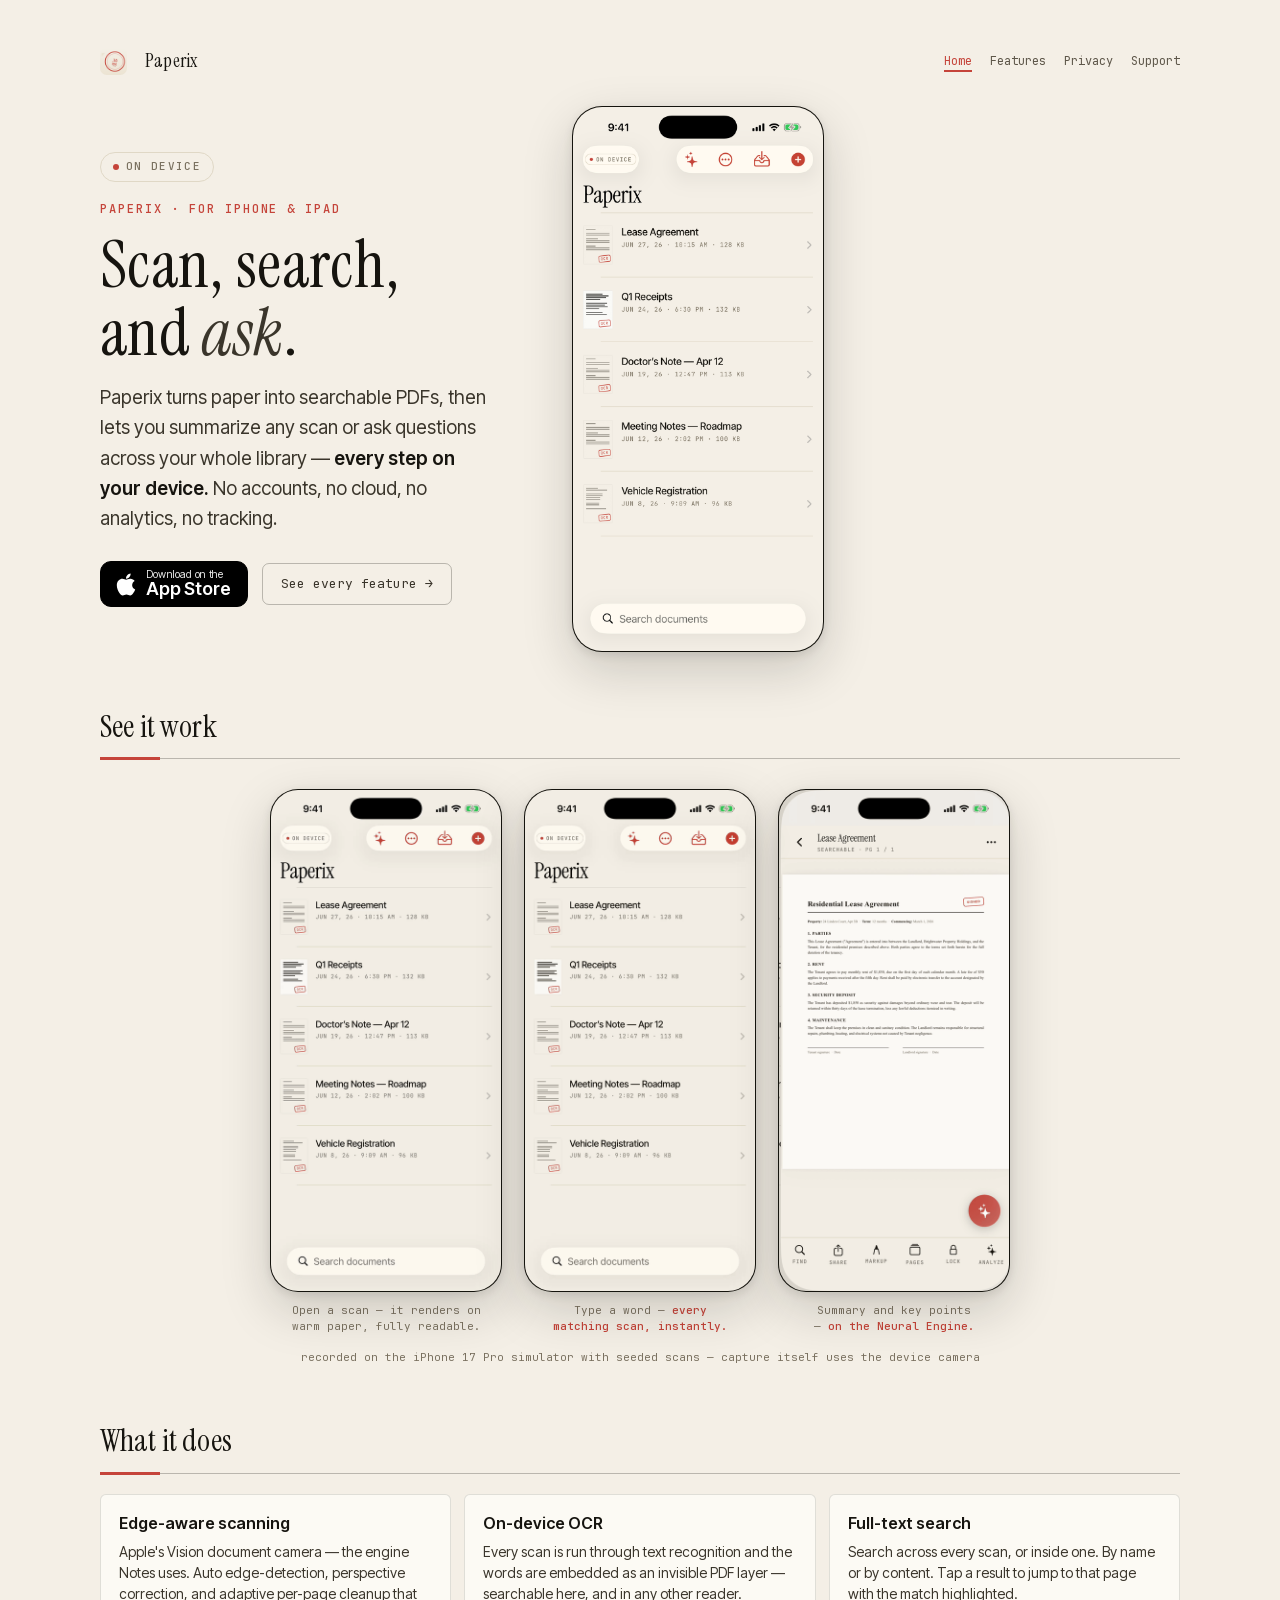
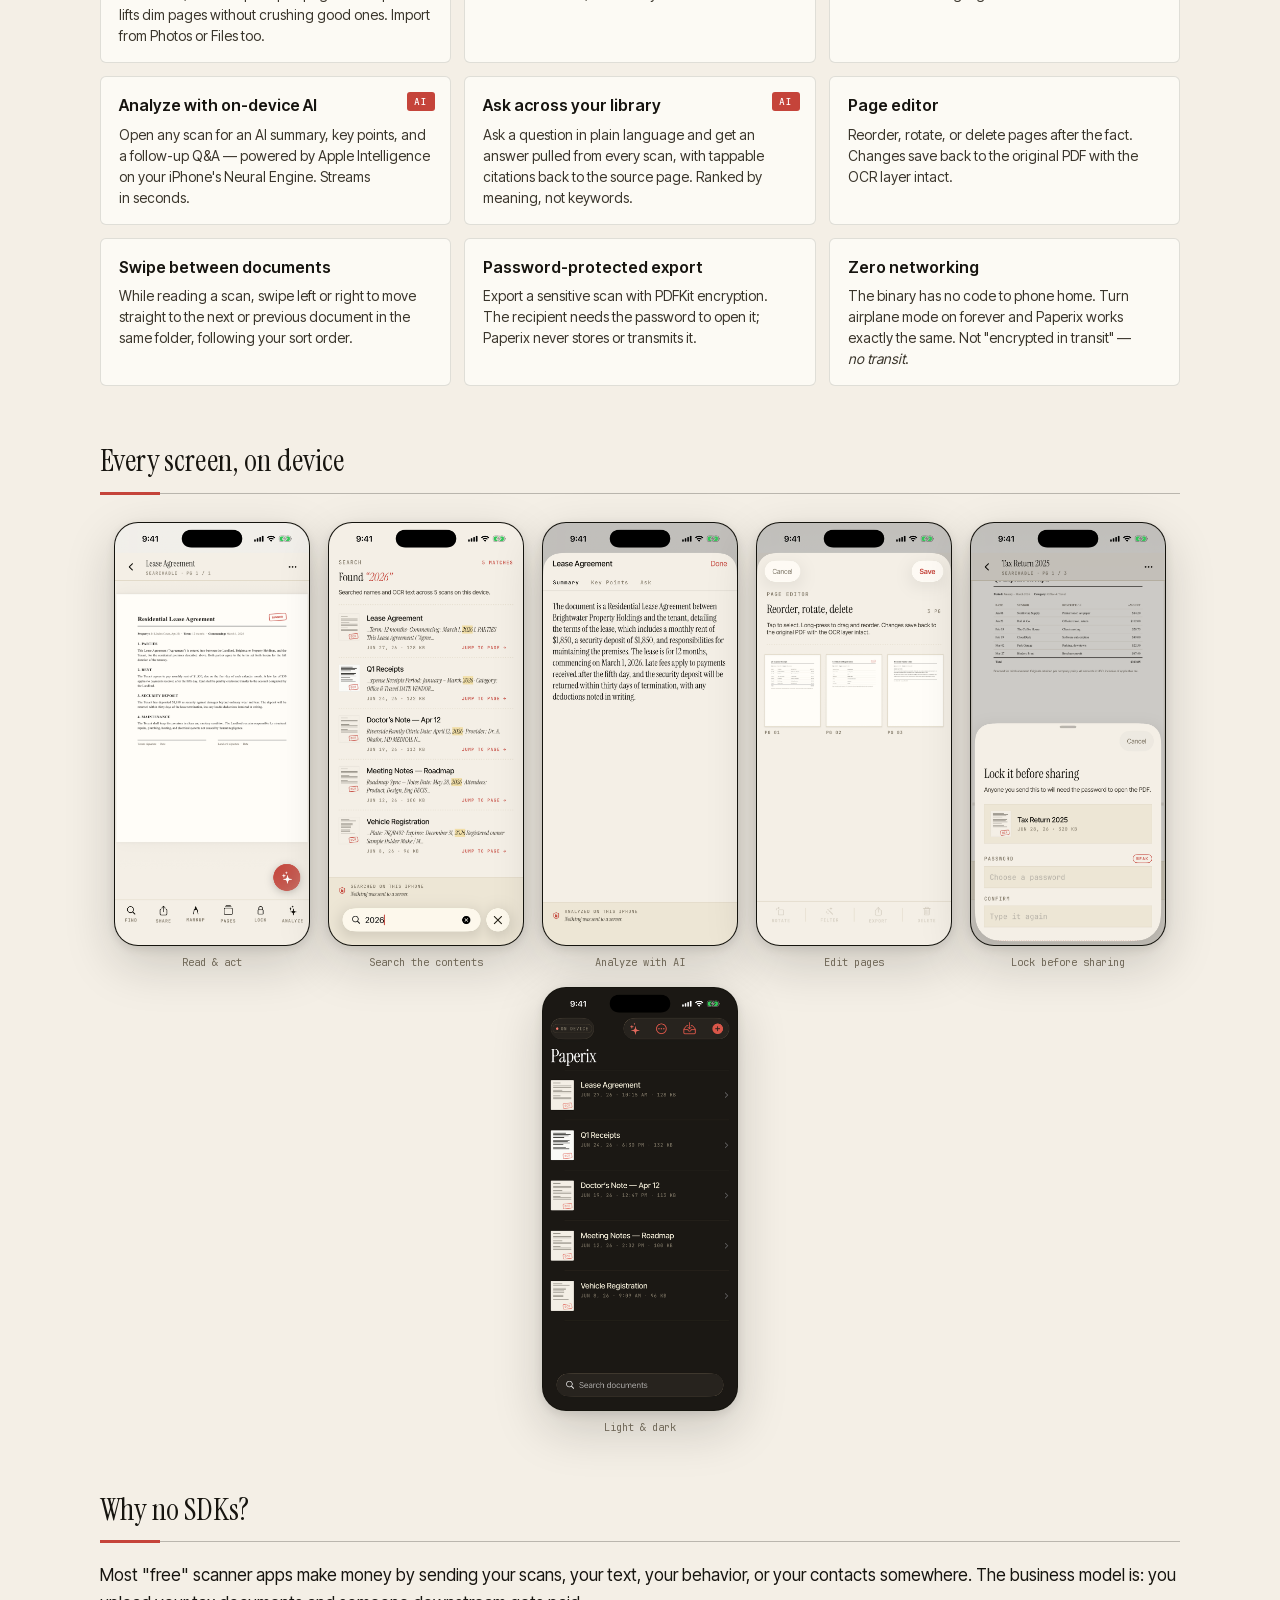
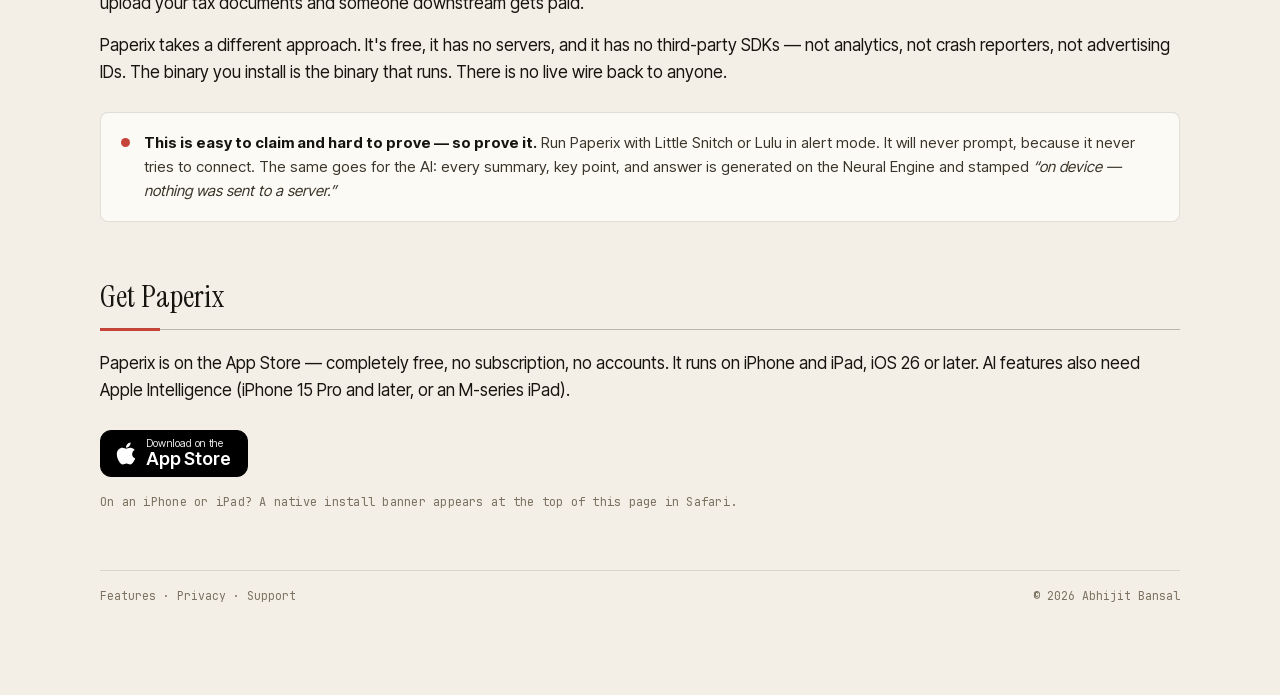
==== commit edfd9d68: "site: content refresh, iCloud/pricing/iOS-26 fixes, design polish (#45) * fix(site): correct stale c" ====
--- a/index.html
+++ b/index.html
@@ -94,7 +94,7 @@
     <div class="grid">
       <div class="ve-card">
         <h3>Edge-aware scanning</h3>
-        <p>Apple's Vision document camera — the engine Notes uses. Auto edge-detection, perspective correction, shadow cleanup. Import from Photos or Files too.</p>
+        <p>Apple's Vision document camera — the engine Notes uses. Auto edge-detection, perspective correction, and adaptive per-page cleanup that lifts dim pages without crushing good ones. Import from Photos or Files too.</p>
       </div>
       <div class="ve-card">
         <h3>On-device OCR</h3>
@@ -117,6 +117,10 @@
       <div class="ve-card">
         <h3>Page editor</h3>
         <p>Reorder, rotate, or delete pages after the fact. Changes save back to the original PDF with the OCR layer intact.</p>
+      </div>
+      <div class="ve-card">
+        <h3>Swipe between documents</h3>
+        <p>While reading a scan, swipe left or right to move straight to the next or previous document in the same folder, following your sort order.</p>
       </div>
       <div class="ve-card">
         <h3>Password-protected export</h3>
@@ -163,10 +167,10 @@
       tax documents and someone downstream gets paid.
     </p>
     <p>
-      Paperix takes a different approach. It's a one-time purchase, it has no
-      servers, and it has no third-party SDKs — not analytics, not crash
-      reporters, not advertising IDs. The binary you install is the binary that
-      runs. There is no live wire back to anyone.
+      Paperix takes a different approach. It's free, it has no servers, and it
+      has no third-party SDKs — not analytics, not crash reporters, not
+      advertising IDs. The binary you install is the binary that runs. There is
+      no live wire back to anyone.
     </p>
     <div class="privacyband">
       <span class="dot" aria-hidden="true"></span>
@@ -181,10 +185,10 @@
 
     <h2>Get Paperix</h2><div class="rule"></div>
     <p>
-      Paperix is on the App Store — a one-time purchase, no subscription, no
-      accounts. It runs on iPhone and iPad. AI features need Apple Intelligence
-      (iPhone&nbsp;15&nbsp;Pro and later, or an M-series iPad); everything else
-      works on iOS&nbsp;16+.
+      Paperix is on the App Store — completely free, no subscription, no
+      accounts. It runs on iPhone and iPad, iOS&nbsp;26 or later. AI features
+      also need Apple Intelligence (iPhone&nbsp;15&nbsp;Pro and later, or an
+      M-series iPad).
     </p>
     <div class="cta-row">
       <a class="appstore-badge" href="https://apps.apple.com/app/id6770402925" aria-label="Download Paperix on the App Store">
--- a/assets/style.css
+++ b/assets/style.css
@@ -27,6 +27,14 @@
   --stamp-deep:#a2362e;
   --amber:#f0cf6a;
   --amber-mark:rgba(240,207,106,.42);
+  /* Hover/press support tokens. --stamp-soft is a literal rgba (not color-mix)
+     so a parse failure can never fall the border back to currentColor ink.
+     --card-shadow is tinted with the warm ink, never neutral black. */
+  --stamp-soft:rgba(197,68,58,.45);
+  --card-shadow:rgba(22,20,15,.10);
+  /* One easing token. Critically damped, no overshoot — a hover or a press
+     carries no momentum, so bounce would be wrong (Apple: damping 1.0). */
+  --ease-out:cubic-bezier(.32,.72,0,1);
   --font-display:'Instrument Serif',Georgia,serif;
   --font-body:'Inter Tight',-apple-system,BlinkMacSystemFont,system-ui,sans-serif;
   --font-mono:'JetBrains Mono',ui-monospace,'SF Mono',Menlo,monospace;
@@ -48,6 +56,8 @@
     --stamp-deep:#bf4c40;
     --amber:#e6bf5a;
     --amber-mark:rgba(230,191,90,.3);
+    --stamp-soft:rgba(227,106,94,.5);
+    --card-shadow:rgba(8,6,3,.5);
   }
 }
 
@@ -62,13 +72,32 @@
 .wrap{max-width:1080px;margin:0 auto}
 main.prose{max-width:740px}
 
+/* Keyboard affordance. One rule covers every link on every page — the site has
+   no buttons or form controls. Deliberately no border-radius here: browsers
+   already round the outline to the element's own radius, and setting one would
+   change the element's actual shape. --stamp is theme-aware, so this reads in
+   both light and dark. */
+a:focus-visible{outline:2px solid var(--stamp);outline-offset:3px}
+/* Background only, no colour override: ::selection is global, and forcing
+   --text would put page ink on the .tag badge (white on stamp) and on the
+   App Store badge (which inverts per theme). Leaving colour alone keeps each
+   element's own contrast. */
+::selection{background:var(--amber-mark)}
+
+/* Type: let the browser avoid orphans. h1 is left out on purpose — both h1s
+   use hand-placed <br>s and balancing would fight the author's line breaks. */
+h2,h3,figcaption{text-wrap:balance}
+p{text-wrap:pretty}
+
 /* ---- Top navigation ---- */
 nav.site{font-family:var(--font-mono);font-size:12px;margin-bottom:30px;display:flex;align-items:center;gap:18px;flex-wrap:wrap}
 nav.site img{width:27px;height:27px;border-radius:7px}
 nav.site .name{font-family:var(--font-display);font-size:19px;letter-spacing:.01em;color:var(--text);margin-right:auto}
-nav.site a{color:var(--text-dim);text-decoration:none}
+nav.site a{color:var(--text-dim);text-decoration:none;transition:color .16s var(--ease-out)}
 nav.site a:hover{color:var(--text)}
-nav.site a[aria-current="page"]{color:var(--stamp)}
+/* Current page carried by colour alone was the only cue — add an underline so
+   it survives a colour-blind or high-contrast reading. */
+nav.site a[aria-current="page"]{color:var(--stamp);text-decoration:underline;text-decoration-thickness:1.5px;text-underline-offset:5px}
 
 /* ---- Page header / hero ---- */
 header.page{max-width:760px}
@@ -93,13 +122,16 @@
 
 /* ---- Buttons / CTAs ---- */
 .cta-row{display:flex;gap:14px;align-items:center;flex-wrap:wrap;margin-top:26px}
-.cta{display:inline-flex;align-items:center;font-family:var(--font-mono);font-size:13px;font-weight:600;color:#fff;background:var(--stamp);padding:11px 18px;border-radius:7px;text-decoration:none}
+/* Transitions are declared unconditionally; the transform *values* only ever
+   change inside the prefers-reduced-motion block at the bottom, so a
+   reduced-motion visitor gets the colour shift and never a moving element. */
+.cta{display:inline-flex;align-items:center;font-family:var(--font-mono);font-size:13px;font-weight:600;color:#fff;background:var(--stamp);padding:11px 18px;border-radius:7px;text-decoration:none;transition:background-color .16s var(--ease-out),transform .12s var(--ease-out)}
 .cta:hover{background:var(--stamp-deep)}
-.cta-quiet{display:inline-flex;align-items:center;font-family:var(--font-mono);font-size:13px;color:var(--text2);border:1px solid var(--border-strong);padding:10px 18px;border-radius:7px;text-decoration:none}
+.cta-quiet{display:inline-flex;align-items:center;font-family:var(--font-mono);font-size:13px;color:var(--text2);border:1px solid var(--border-strong);padding:10px 18px;border-radius:7px;text-decoration:none;transition:border-color .16s var(--ease-out),color .16s var(--ease-out),transform .12s var(--ease-out)}
 .cta-quiet:hover{border-color:var(--stamp);color:var(--stamp)}
 
 /* App Store badge — black pill (light) / white pill (dark), per Apple guidance */
-.appstore-badge{display:inline-flex;align-items:center;gap:10px;background:#000;color:#fff;border:1px solid #000;border-radius:11px;padding:8px 17px 8px 15px;line-height:1;text-decoration:none}
+.appstore-badge{display:inline-flex;align-items:center;gap:10px;background:#000;color:#fff;border:1px solid #000;border-radius:11px;padding:8px 17px 8px 15px;line-height:1;text-decoration:none;transition:background-color .16s var(--ease-out),border-color .16s var(--ease-out),transform .12s var(--ease-out)}
 .appstore-badge:hover{background:#1a1a1a;border-color:#1a1a1a}
 .appstore-badge .apple-logo{width:20px;height:25px;flex:none}
 .appstore-badge-text{display:flex;flex-direction:column;align-items:flex-start;font-family:var(--font-body);font-weight:600;font-size:18px;letter-spacing:-.01em}
@@ -117,8 +149,12 @@
 
 /* ---- Prose ---- */
 p{margin:0 0 15px}
-main p a,main li a{color:var(--stamp);text-decoration:none;border-bottom:1px solid rgba(197,68,58,.28)}
-main p a:hover,main li a:hover{border-bottom-color:var(--stamp)}
+/* Scoped to p/li rather than `main p` because features.html has no <main> and
+   support.html's mailto sits in header.page — both were rendering as default
+   browser blue, which is near-unreadable on the dark surface. Nav, footer and
+   CTA links live in spans/divs, so they are untouched by this. */
+p a,li a{color:var(--stamp);text-decoration:none;border-bottom:1px solid rgba(197,68,58,.28);border-bottom-color:color-mix(in srgb,var(--stamp) 32%,transparent);transition:color .16s var(--ease-out),border-color .16s var(--ease-out)}
+p a:hover,li a:hover{border-bottom-color:var(--stamp)}
 ul,ol{padding-left:22px;margin:0 0 15px}
 li{margin-bottom:7px}
 code{font-family:var(--font-mono);font-size:13px;background:var(--surface-2);padding:1px 6px;border-radius:4px;color:var(--text)}
@@ -130,7 +166,11 @@
 
 /* ---- Card grid ---- */
 .grid{display:grid;grid-template-columns:repeat(auto-fill,minmax(320px,1fr));gap:13px}
-.ve-card{border:1px solid var(--border);background:var(--surface);padding:16px 18px;border-radius:6px;position:relative}
+/* Cards sit flat at rest — the warm-paper look depends on it. They only lift
+   on hover, and the shadow is tinted with the page's own ink rather than
+   neutral black, so it reads as paper on paper in both themes. */
+.ve-card{border:1px solid var(--border);background:var(--surface);padding:16px 18px;border-radius:6px;position:relative;transition:border-color .2s var(--ease-out),box-shadow .2s var(--ease-out),transform .2s var(--ease-out)}
+.ve-card:hover{border-color:var(--stamp-soft);box-shadow:0 6px 20px var(--card-shadow)}
 .ve-card h3{font-size:16px;font-weight:600;margin:0 0 5px;padding-right:50px}
 .ve-card p{font-size:14px;color:var(--text2);margin:0;line-height:1.5}
 .tag{position:absolute;top:15px;right:15px;font-family:var(--font-mono);font-size:9.5px;font-weight:600;letter-spacing:.1em;background:var(--stamp);color:#fff;padding:2px 7px;border-radius:3px;text-transform:uppercase}
@@ -140,7 +180,7 @@
 /* ---- Device frame (screenshots + GIFs) ---- */
 .device{border-radius:30px;overflow:hidden;border:1px solid var(--border-strong);background:var(--text);box-shadow:0 18px 50px rgba(22,20,15,.18),0 3px 10px rgba(22,20,15,.10);position:relative}
 @media (prefers-color-scheme: dark){.device{box-shadow:0 18px 50px rgba(0,0,0,.5)}}
-.device img{width:100%;display:block}
+.device img{width:100%;height:auto;display:block}
 .hero-art .device{width:min(252px,68vw)}
 
 /* Demo GIF + screenshot rows */
@@ -164,7 +204,10 @@
 .privacyband p{margin:0;font-size:15px;color:var(--text2)}
 .privacyband strong{color:var(--text)}
 
-.callout{background:var(--surface);border-left:3px solid var(--stamp);border-radius:0 8px 8px 0;padding:14px 18px;margin:22px 0;font-size:15px;color:var(--text2)}
+/* Same dot-accent language as .privacyband, not a border-left tab — one
+   accent device for "here's a callout" instead of two competing ones. */
+.callout{background:var(--surface);border-radius:8px;padding:14px 18px;margin:22px 0;font-size:15px;color:var(--text2);display:flex;gap:12px;align-items:flex-start}
+.callout::before{content:"";width:7px;height:7px;border-radius:50%;background:var(--stamp);flex:none;margin-top:6px}
 
 table{border-collapse:collapse;width:100%;margin:16px 0;font-size:15px}
 th,td{text-align:left;padding:10px 12px;border-bottom:1px solid var(--line)}
@@ -172,7 +215,7 @@
 
 /* ---- Footer ---- */
 footer.site{margin-top:58px;border-top:1px solid var(--border);padding-top:16px;font-family:var(--font-mono);font-size:11.5px;color:var(--text3);display:flex;justify-content:space-between;flex-wrap:wrap;gap:8px}
-footer.site a{color:inherit;text-decoration:none}
+footer.site a{color:inherit;text-decoration:none;transition:color .16s var(--ease-out)}
 footer.site a:hover{color:var(--text)}
 
 @media (max-width:600px){
@@ -181,6 +224,29 @@
   .lead{font-size:18px}
 }
 @media (prefers-reduced-motion: no-preference){
-  .ve-card,.demo-fig,.shot-fig{animation:rise .45s ease both}
-  @keyframes rise{from{opacity:0;transform:translateY(8px)}to{opacity:1;transform:none}}
-}
+  /* fill-mode is `backwards`, NOT `both`. `both` keeps the final keyframe
+     (transform:none) applied forever after the animation ends, which silently
+     beats the hover lift below. `backwards` still holds the from-state through
+     the delay window, so nothing flashes in before its turn. */
+  .ve-card,.demo-fig,.shot-fig{animation:rise .45s var(--ease-out) backwards}
+  @keyframes rise{from{opacity:0;transform:translateY(9px)}to{opacity:1;transform:none}}
+
+  /* CSS-only stagger — no JS is allowed here, so the cascade is hand-written.
+     :nth-child restarts inside every .grid / .demorow / .shotrow, so each
+     section reveals on its own rather than the whole page at once. 35ms step,
+     capped at 280ms of total spread: a reveal, not a page flash, and short
+     enough that no card is still waiting when the eye arrives. */
+  .ve-card:nth-child(2),.demo-fig:nth-child(2),.shot-fig:nth-child(2){animation-delay:35ms}
+  .ve-card:nth-child(3),.demo-fig:nth-child(3),.shot-fig:nth-child(3){animation-delay:70ms}
+  .ve-card:nth-child(4),.demo-fig:nth-child(4),.shot-fig:nth-child(4){animation-delay:105ms}
+  .ve-card:nth-child(5),.demo-fig:nth-child(5),.shot-fig:nth-child(5){animation-delay:140ms}
+  .ve-card:nth-child(6),.demo-fig:nth-child(6),.shot-fig:nth-child(6){animation-delay:175ms}
+  .ve-card:nth-child(7),.demo-fig:nth-child(7),.shot-fig:nth-child(7){animation-delay:210ms}
+  .ve-card:nth-child(8),.demo-fig:nth-child(8),.shot-fig:nth-child(8){animation-delay:245ms}
+  .ve-card:nth-child(n+9),.demo-fig:nth-child(n+9),.shot-fig:nth-child(n+9){animation-delay:280ms}
+
+  /* Every transform lives in this block, so a reduced-motion visitor keeps the
+     colour/border/shadow feedback and never sees anything move. */
+  .ve-card:hover{transform:translateY(-2px)}
+  .cta:active,.cta-quiet:active,.appstore-badge:active{transform:translateY(1px)}
+}
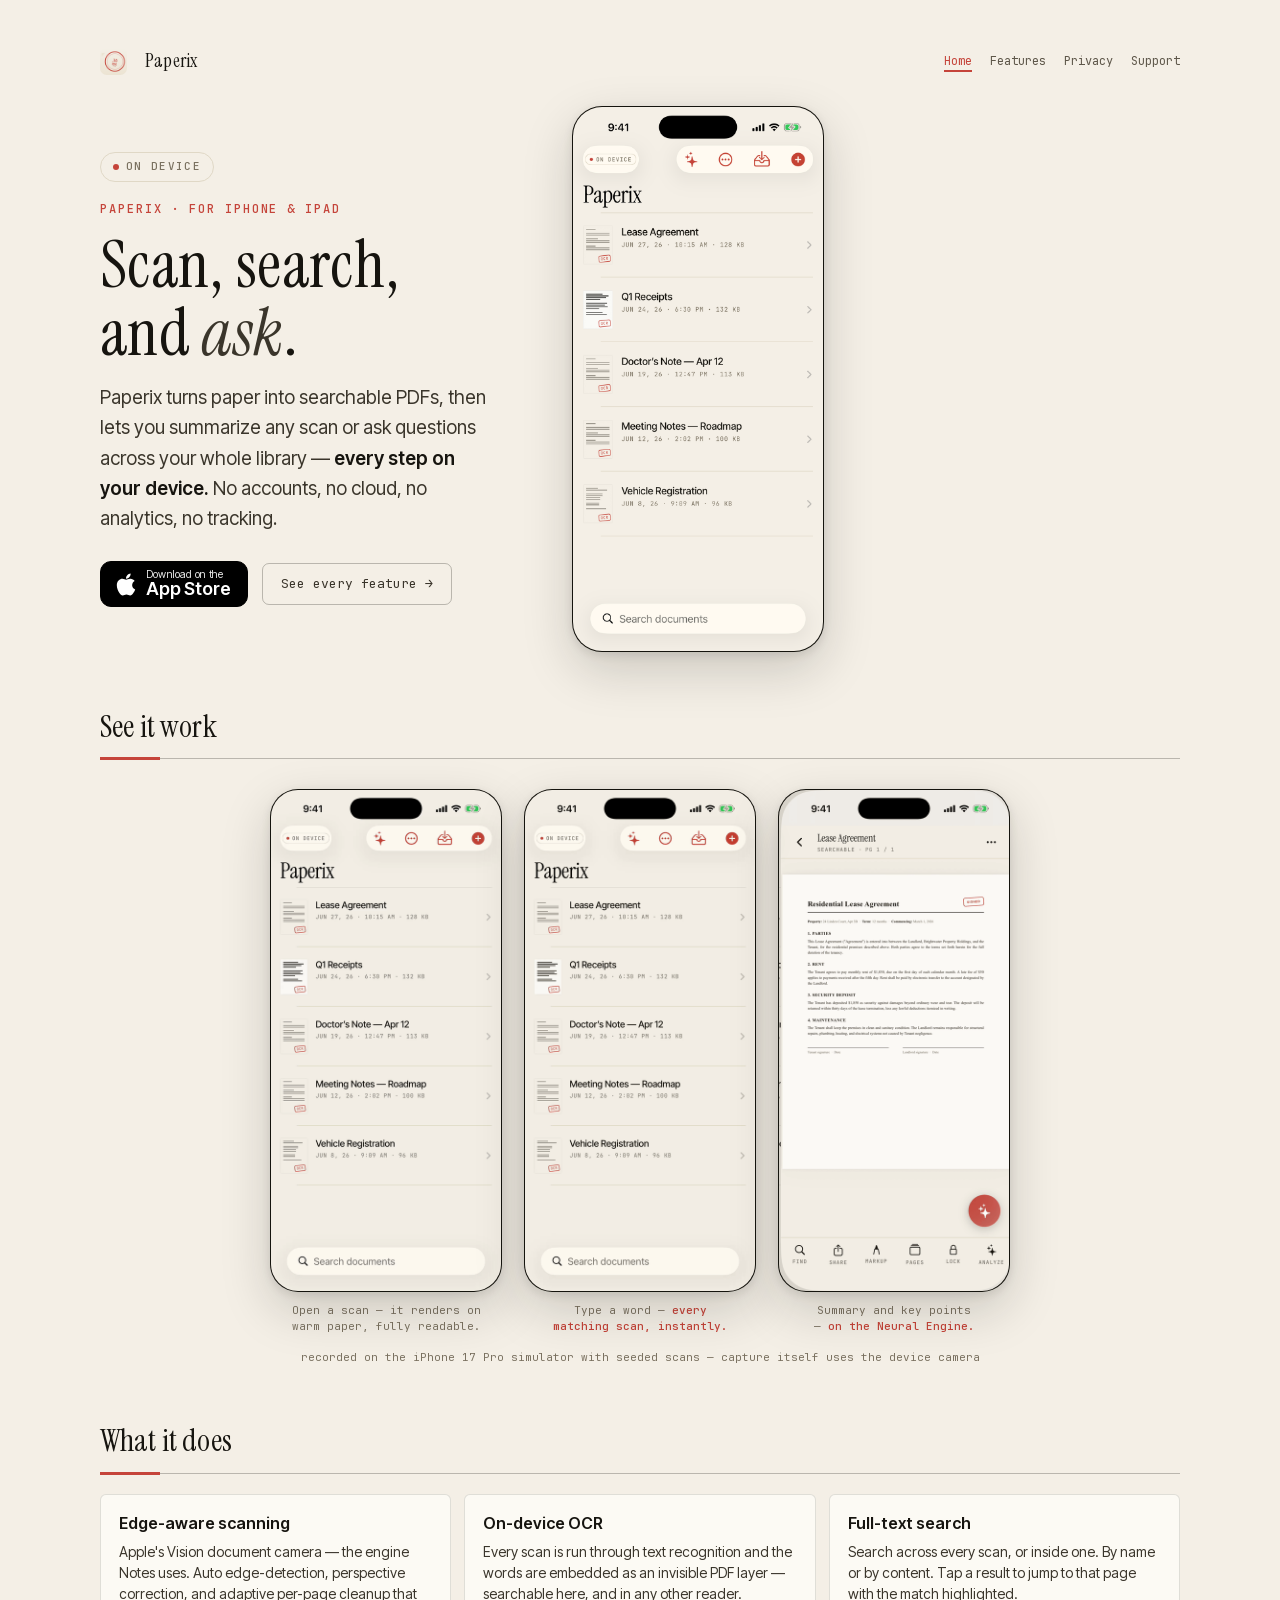
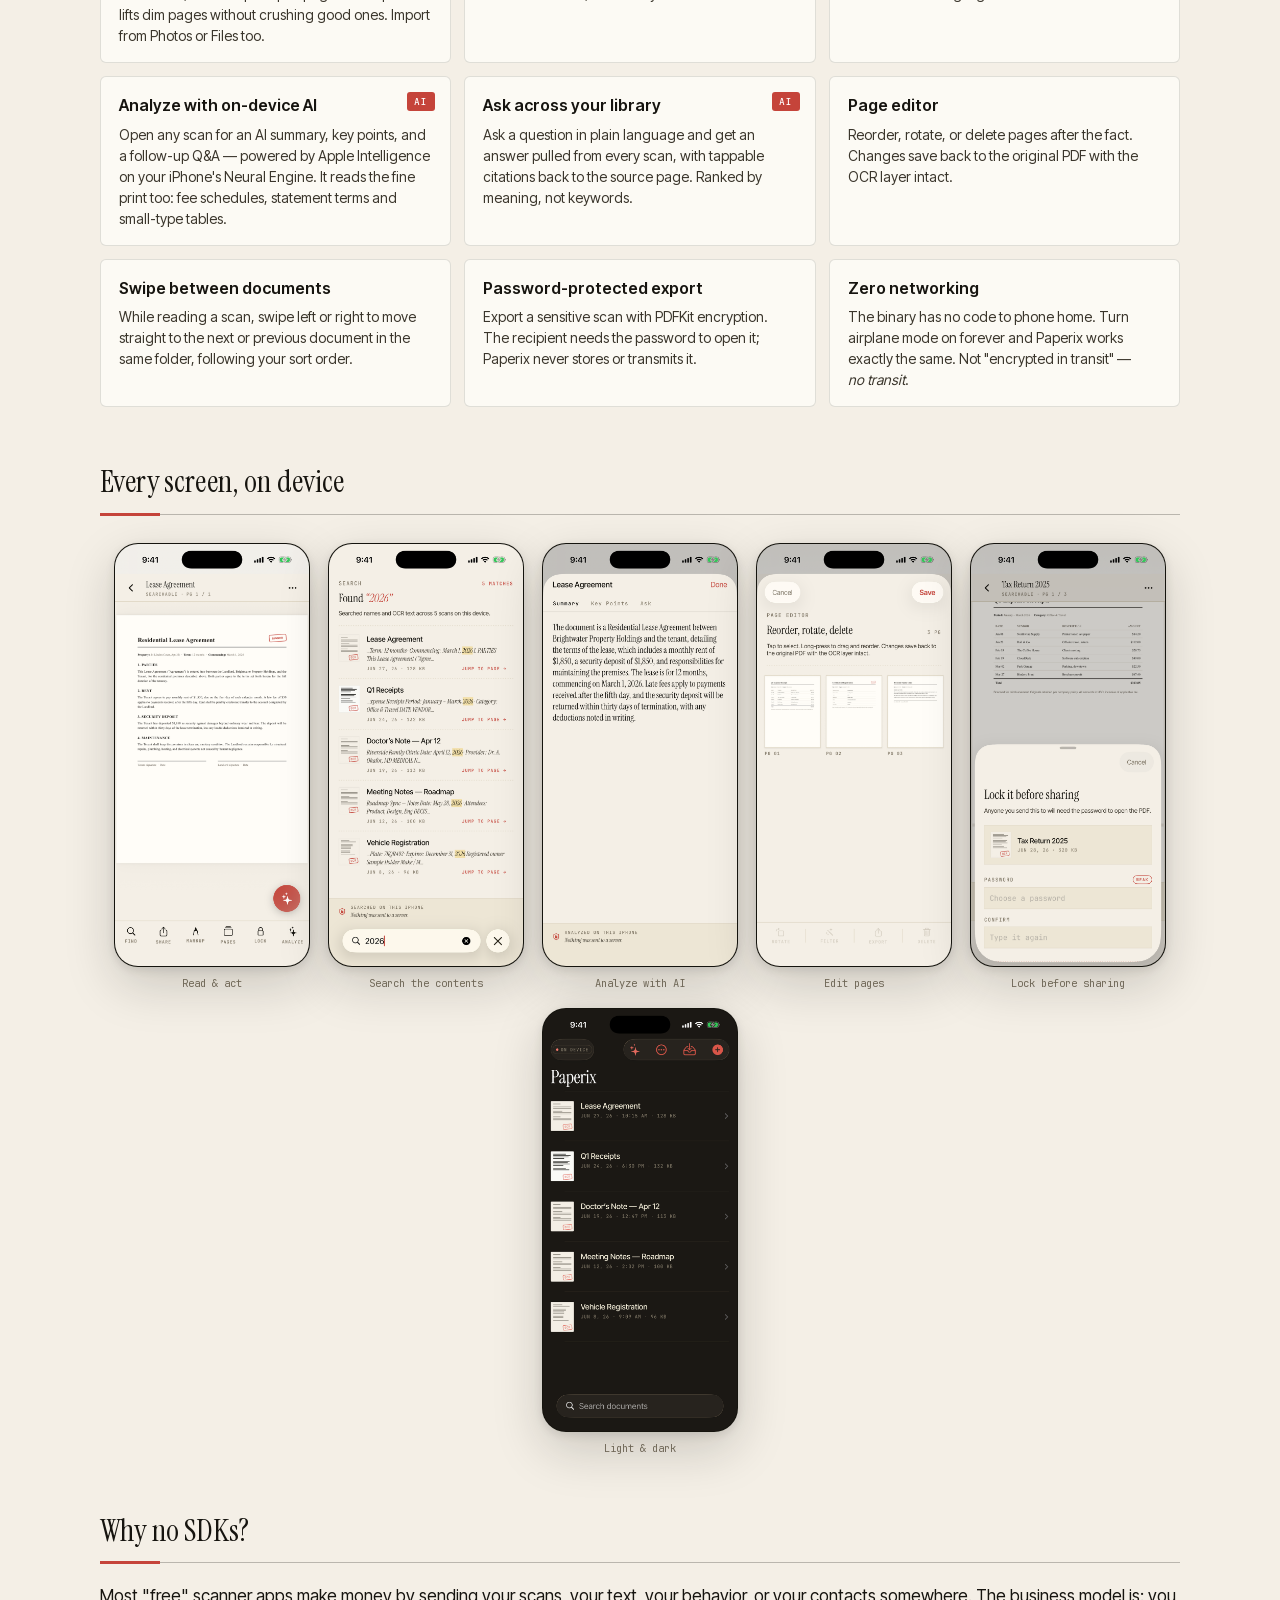
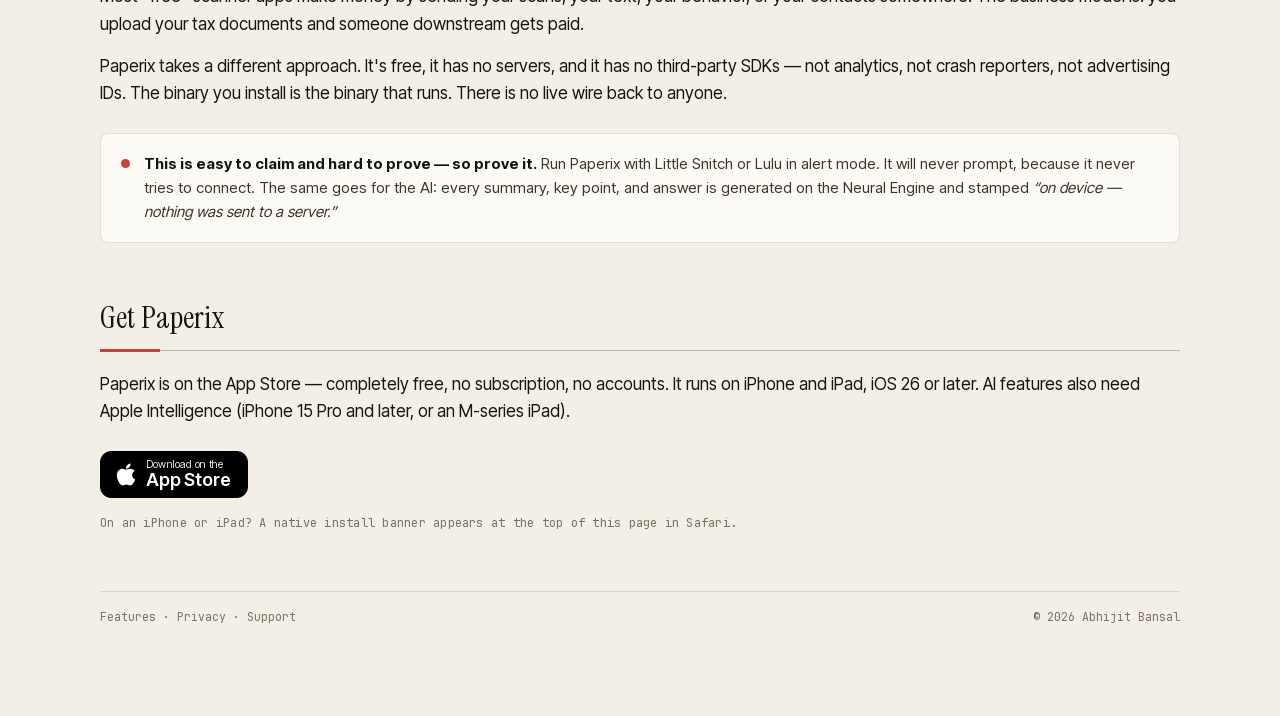
==== commit 869b3366: "site: fine print and languages for 1.7.1, root favicon and touch icon The Analyze card and a new fea" ====
--- a/index.html
+++ b/index.html
@@ -107,7 +107,7 @@
       <div class="ve-card">
         <span class="tag">AI</span>
         <h3>Analyze with on-device AI</h3>
-        <p>Open any scan for an AI summary, key points, and a follow-up Q&amp;A — powered by Apple Intelligence on your iPhone's Neural Engine. Streams in seconds.</p>
+        <p>Open any scan for an AI summary, key points, and a follow-up Q&amp;A — powered by Apple Intelligence on your iPhone's Neural Engine. It reads the fine print too: fee schedules, statement terms and small-type tables.</p>
       </div>
       <div class="ve-card">
         <span class="tag">AI</span>
